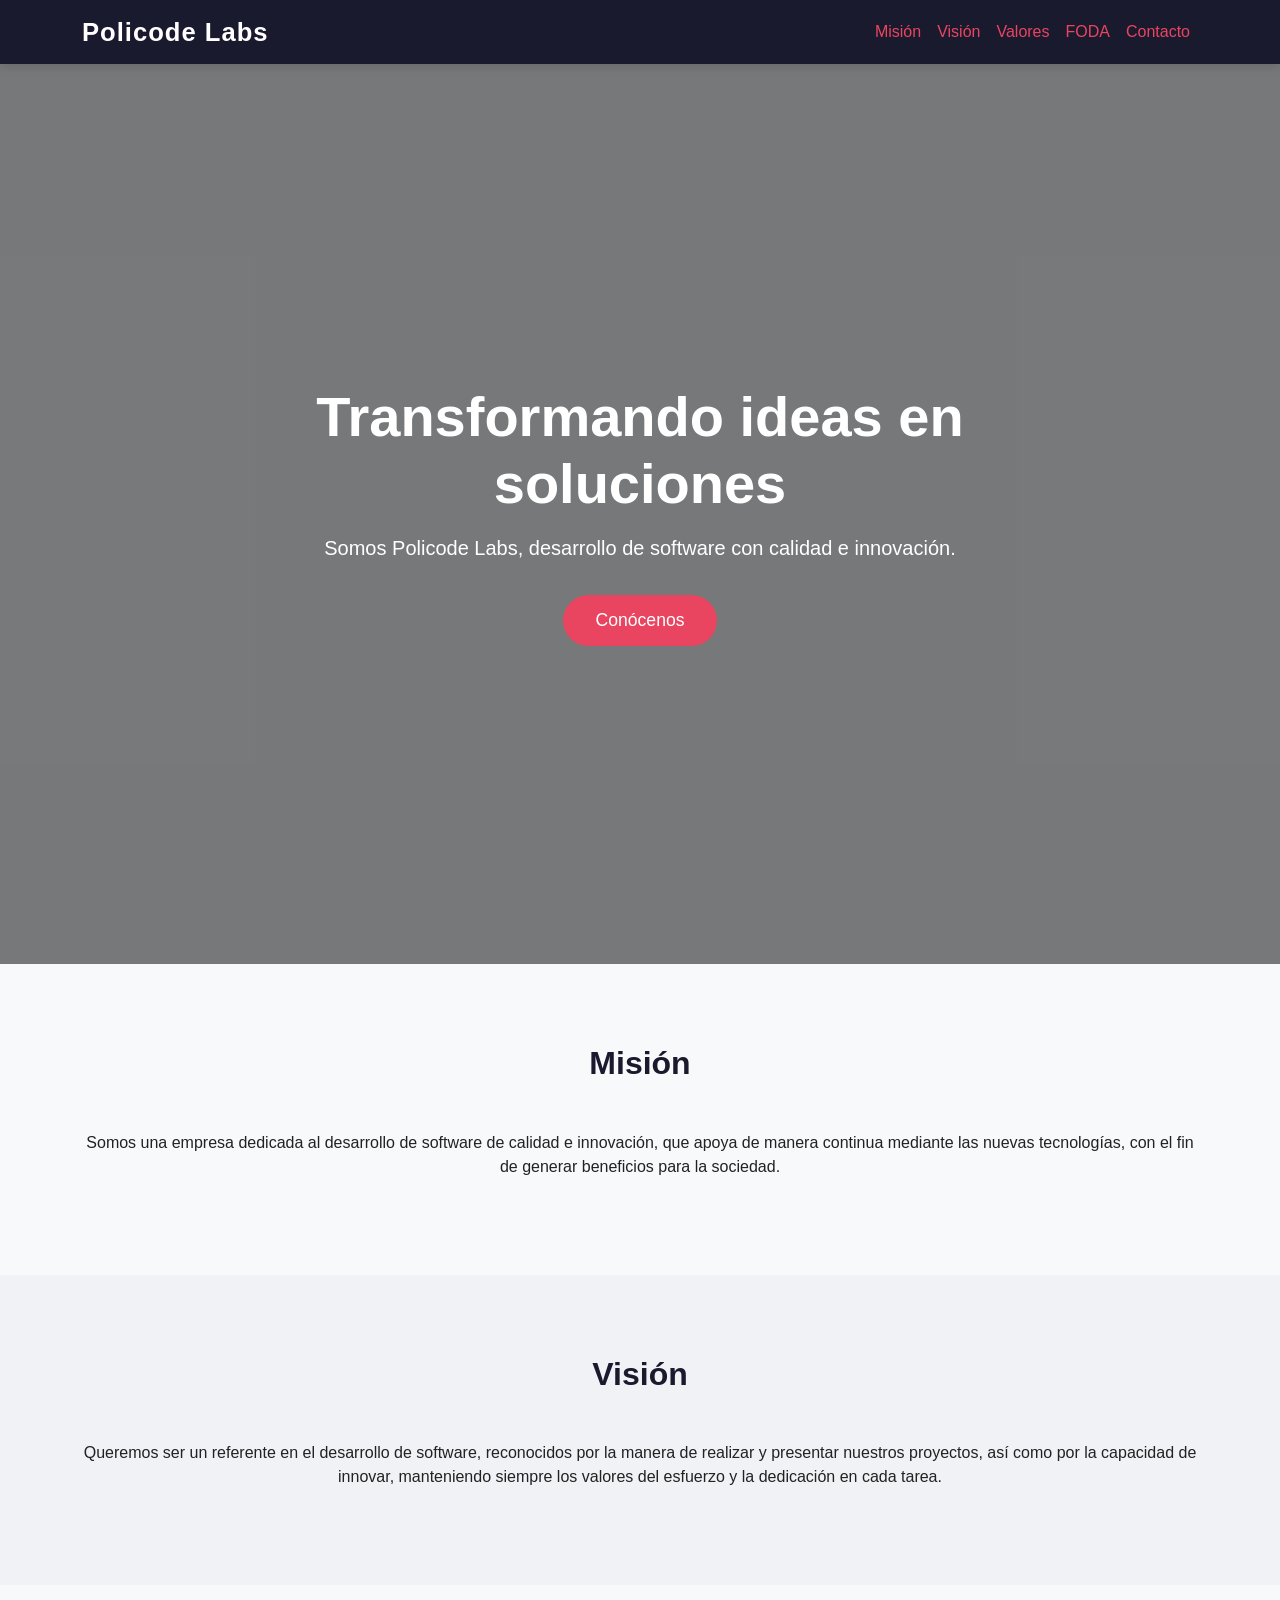
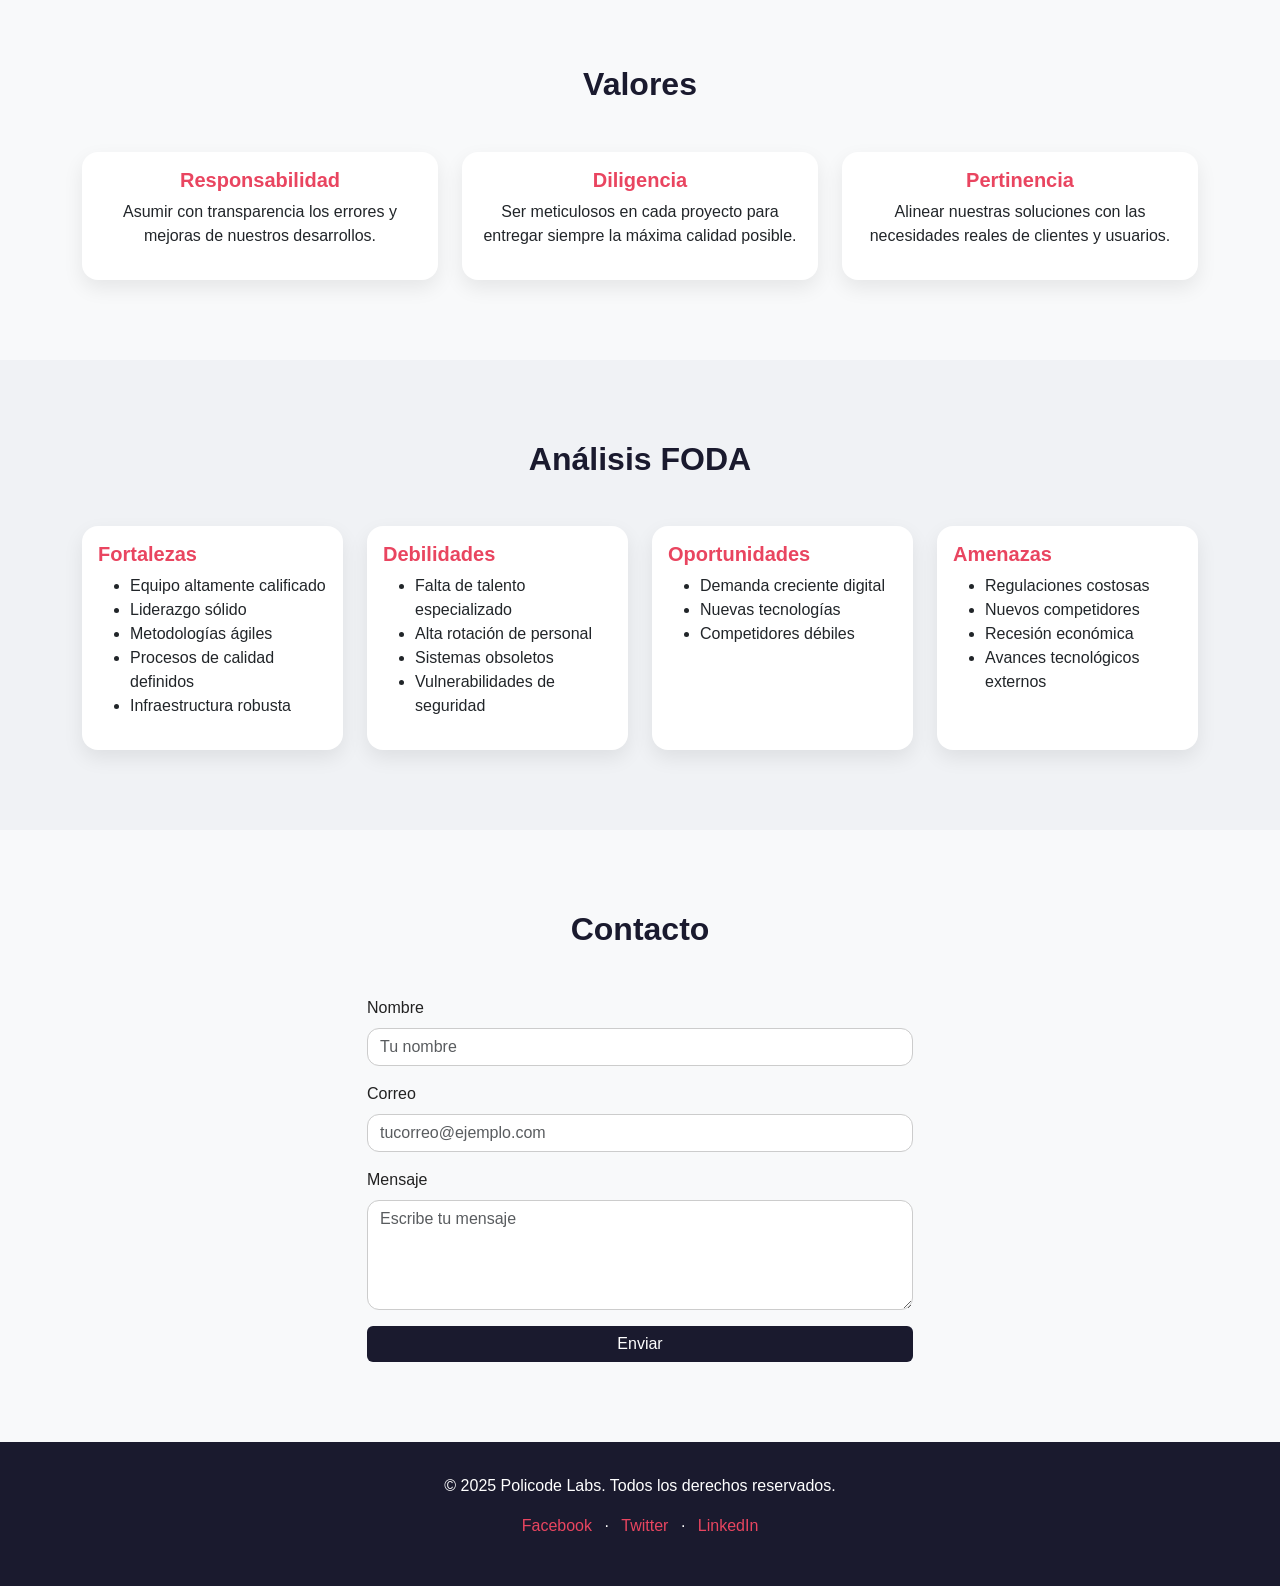
==== FRONT EMPRESA/index.html @ d15e715d "Add files via upload" ====
<!DOCTYPE html>
<html lang="es">
<head>
  <meta charset="UTF-8">
  <meta name="viewport" content="width=device-width, initial-scale=1.0">
  <title>Policode Labs</title>

  <!-- Bootstrap CSS -->
  <link href="https://cdn.jsdelivr.net/npm/bootstrap@5.3.3/dist/css/bootstrap.min.css" rel="stylesheet">
  <!-- Tu CSS -->
  <link rel="stylesheet" href="style.css">
</head>
<body>

  <!-- Navbar -->
  <nav class="navbar navbar-expand-lg navbar-dark sticky-top">
    <div class="container">
      <a class="navbar-brand" href="#">Policode Labs</a>
      <button class="navbar-toggler" type="button" data-bs-toggle="collapse" data-bs-target="#menu">
        <span class="navbar-toggler-icon"></span>
      </button>
      <div class="collapse navbar-collapse" id="menu">
        <ul class="navbar-nav ms-auto">
          <li class="nav-item"><a class="nav-link" href="#mision">Misión</a></li>
          <li class="nav-item"><a class="nav-link" href="#vision">Visión</a></li>
          <li class="nav-item"><a class="nav-link" href="#valores">Valores</a></li>
          <li class="nav-item"><a class="nav-link" href="#foda">FODA</a></li>
          <li class="nav-item"><a class="nav-link" href="#contacto">Contacto</a></li>
        </ul>
      </div>
    </div>
  </nav>

  <!-- Hero -->
  <header class="hero">
    <div class="hero-content">
      <h1 class="mb-3">Transformando ideas en soluciones</h1>
      <p>Somos Policode Labs, desarrollo de software con calidad e innovación.</p>
      <a href="#mision" class="btn btn-primary">Conócenos</a>
    </div>
  </header>

  <!-- Misión -->
  <section id="mision" class="bg-light">
    <div class="container">
      <h2>Misión</h2>
      <p class="text-center">Somos una empresa dedicada al desarrollo de software de calidad e innovación, que apoya de manera continua mediante las nuevas tecnologías, con el fin de generar beneficios para la sociedad.</p>
    </div>
  </section>

  <!-- Visión -->
  <section id="vision">
    <div class="container">
      <h2>Visión</h2>
      <p class="text-center">Queremos ser un referente en el desarrollo de software, reconocidos por la manera de realizar y presentar nuestros proyectos, así como por la capacidad de innovar, manteniendo siempre los valores del esfuerzo y la dedicación en cada tarea.</p>
    </div>
  </section>

  <!-- Valores -->
  <section id="valores" class="bg-light">
    <div class="container">
      <h2>Valores</h2>
      <div class="row g-4">
        <div class="col-md-4">
          <div class="card h-100">
            <div class="card-body text-center">
              <h5>Responsabilidad</h5>
              <p>Asumir con transparencia los errores y mejoras de nuestros desarrollos.</p>
            </div>
          </div>
        </div>
        <div class="col-md-4">
          <div class="card h-100">
            <div class="card-body text-center">
              <h5>Diligencia</h5>
              <p>Ser meticulosos en cada proyecto para entregar siempre la máxima calidad posible.</p>
            </div>
          </div>
        </div>
        <div class="col-md-4">
          <div class="card h-100">
            <div class="card-body text-center">
              <h5>Pertinencia</h5>
              <p>Alinear nuestras soluciones con las necesidades reales de clientes y usuarios.</p>
            </div>
          </div>
        </div>
      </div>
    </div>
  </section>

  <!-- FODA -->
  <section id="foda">
    <div class="container">
      <h2>Análisis FODA</h2>
      <div class="row g-4">
        <div class="col-md-6 col-lg-3">
          <div class="card h-100">
            <div class="card-body">
              <h5>Fortalezas</h5>
              <ul>
                <li>Equipo altamente calificado</li>
                <li>Liderazgo sólido</li>
                <li>Metodologías ágiles</li>
                <li>Procesos de calidad definidos</li>
                <li>Infraestructura robusta</li>
              </ul>
            </div>
          </div>
        </div>
        <div class="col-md-6 col-lg-3">
          <div class="card h-100">
            <div class="card-body">
              <h5>Debilidades</h5>
              <ul>
                <li>Falta de talento especializado</li>
                <li>Alta rotación de personal</li>
                <li>Sistemas obsoletos</li>
                <li>Vulnerabilidades de seguridad</li>
              </ul>
            </div>
          </div>
        </div>
        <div class="col-md-6 col-lg-3">
          <div class="card h-100">
            <div class="card-body">
              <h5>Oportunidades</h5>
              <ul>
                <li>Demanda creciente digital</li>
                <li>Nuevas tecnologías</li>
                <li>Competidores débiles</li>
              </ul>
            </div>
          </div>
        </div>
        <div class="col-md-6 col-lg-3">
          <div class="card h-100">
            <div class="card-body">
              <h5>Amenazas</h5>
              <ul>
                <li>Regulaciones costosas</li>
                <li>Nuevos competidores</li>
                <li>Recesión económica</li>
                <li>Avances tecnológicos externos</li>
              </ul>
            </div>
          </div>
        </div>
      </div>
    </div>
  </section>

  <!-- Contacto -->
  <section id="contacto" class="bg-light">
    <div class="container">
      <h2>Contacto</h2>
      <div class="row justify-content-center">
        <div class="col-md-6">
          <form>
            <div class="mb-3">
              <label class="form-label">Nombre</label>
              <input type="text" class="form-control" placeholder="Tu nombre">
            </div>
            <div class="mb-3">
              <label class="form-label">Correo</label>
              <input type="email" class="form-control" placeholder="tucorreo@ejemplo.com">
            </div>
            <div class="mb-3">
              <label class="form-label">Mensaje</label>
              <textarea class="form-control" rows="4" placeholder="Escribe tu mensaje"></textarea>
            </div>
            <button type="submit" class="btn btn-primary w-100">Enviar</button>
          </form>
        </div>
      </div>
    </div>
  </section>

  <!-- Footer -->
  <footer>
    <p>&copy; 2025 Policode Labs. Todos los derechos reservados.</p>
    <p>
      <a href="#">Facebook</a> ·
      <a href="#">Twitter</a> ·
      <a href="#">LinkedIn</a>
    </p>
  </footer>

  <!-- Bootstrap JS -->
  <script src="https://cdn.jsdelivr.net/npm/bootstrap@5.3.3/dist/js/bootstrap.bundle.min.js"></script>
</body>
</html>
---- FRONT EMPRESA/style.css ----
/* ------------------------------
   General
------------------------------ */
body {
    font-family: 'Inter', sans-serif;
    background-color: #f0f2f5; /* fondo más suave */
    color: #222;
    scroll-behavior: smooth;
}

/* ------------------------------
   Navbar
------------------------------ */
.navbar {
    background-color: #1a1a2e !important; /* color oscuro elegante */
    box-shadow: 0 2px 10px rgba(0, 0, 0, 0.15);
}

.navbar-brand {
    font-weight: 700;
    font-size: 1.6rem;
    letter-spacing: 1px;
}

.nav-link {
    color: #e94560 !important; /* color llamativo */
    font-weight: 500;
    transition: color 0.3s ease;
}

.nav-link:hover {
    color: #0f3460 !important;
}

/* ------------------------------
   Hero Section
------------------------------ */
.hero {
    position: relative;
    height: 100vh;
    display: flex;
    align-items: center;
    justify-content: center;
    text-align: center;
    color: #fff;
    /* La imagen se debe reemplazar con tu archivo local */
    background: url("img/hero.jpg") no-repeat center center/cover;
}

.hero::after {
    content: "";
    position: absolute;
    inset: 0;
    background: rgba(0, 0, 0, 0.5);
}

.hero-content {
    position: relative;
    z-index: 1;
    max-width: 800px;
    padding: 2rem;
}

.hero h1 {
    font-size: 3.5rem;
    font-weight: 700;
    margin-bottom: 1rem;
}

.hero p {
    font-size: 1.25rem;
    margin-bottom: 2rem;
}

.hero .btn-primary {
    background-color: #e94560;
    border: none;
    padding: 0.75rem 2rem;
    border-radius: 30px;
    font-size: 1.1rem;
    transition: background-color 0.3s ease, transform 0.2s ease;
}

.hero .btn-primary:hover {
    background-color: #ff2e63;
    transform: translateY(-3px);
}

/* ------------------------------
   Secciones
------------------------------ */
section {
    padding: 5rem 0;
}

section h2 {
    text-align: center;
    margin-bottom: 3rem;
    font-weight: 700;
    color: #1a1a2e;
}

/* ------------------------------
   Cards
------------------------------ */
.card {
    border: none;
    border-radius: 1rem;
    box-shadow: 0 8px 20px rgba(0,0,0,0.08);
    transition: transform 0.3s ease, box-shadow 0.3s ease;
}

.card:hover {
    transform: translateY(-10px);
    box-shadow: 0 12px 30px rgba(0,0,0,0.15);
}

.card h5 {
    color: #e94560;
    font-weight: 600;
}

/* ------------------------------
   Contacto
------------------------------ */
form .form-control {
    border-radius: 0.75rem;
    border: 1px solid #ccc;
}

form .btn-primary {
    background-color: #1a1a2e;
    border: none;
    transition: background-color 0.3s ease;
}

form .btn-primary:hover {
    background-color: #0f3460;
}

/* ------------------------------
   Footer
------------------------------ */
footer {
    background-color: #1a1a2e;
    color: #fff;
    padding: 2rem 1rem;
    text-align: center;
}

footer a {
    color: #e94560;
    text-decoration: none;
    margin: 0 0.5rem;
    transition: color 0.3s ease;
}

footer a:hover {
    color: #ff2e63;
    text-decoration: underline;
}
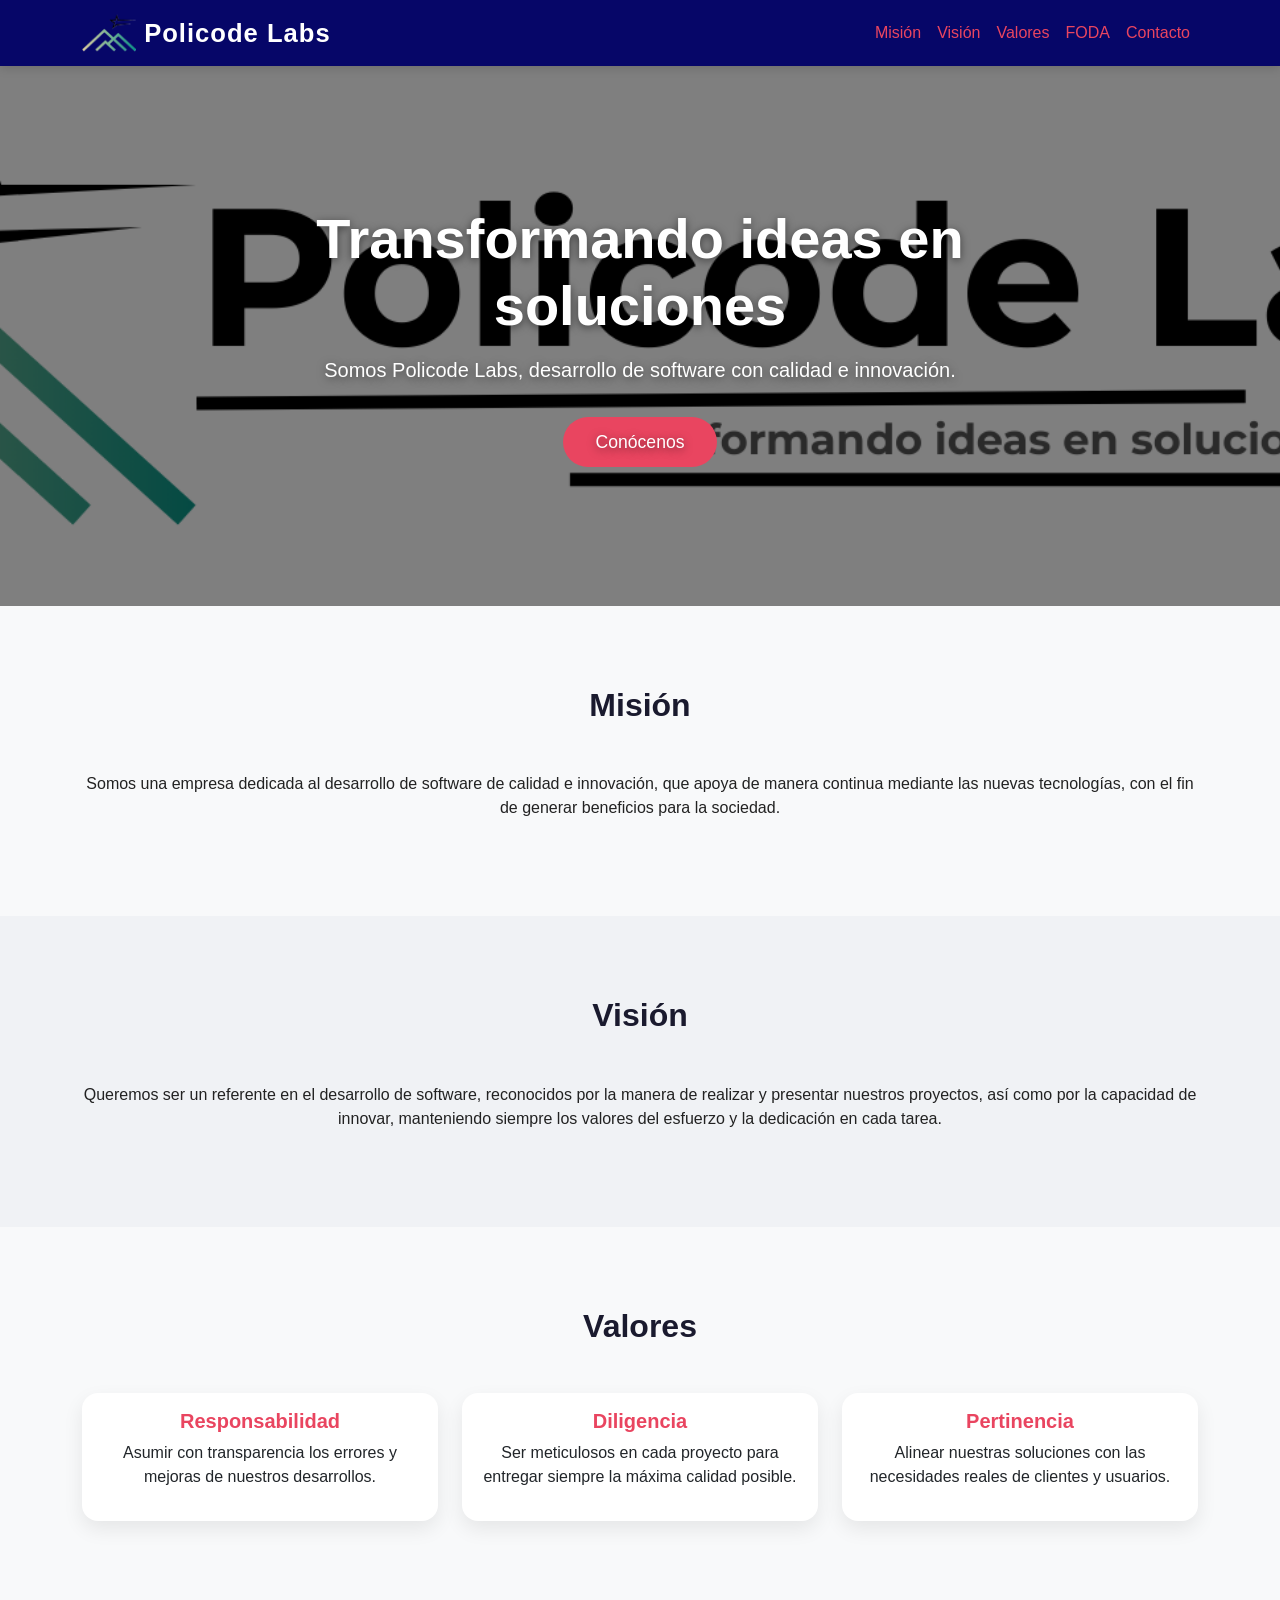
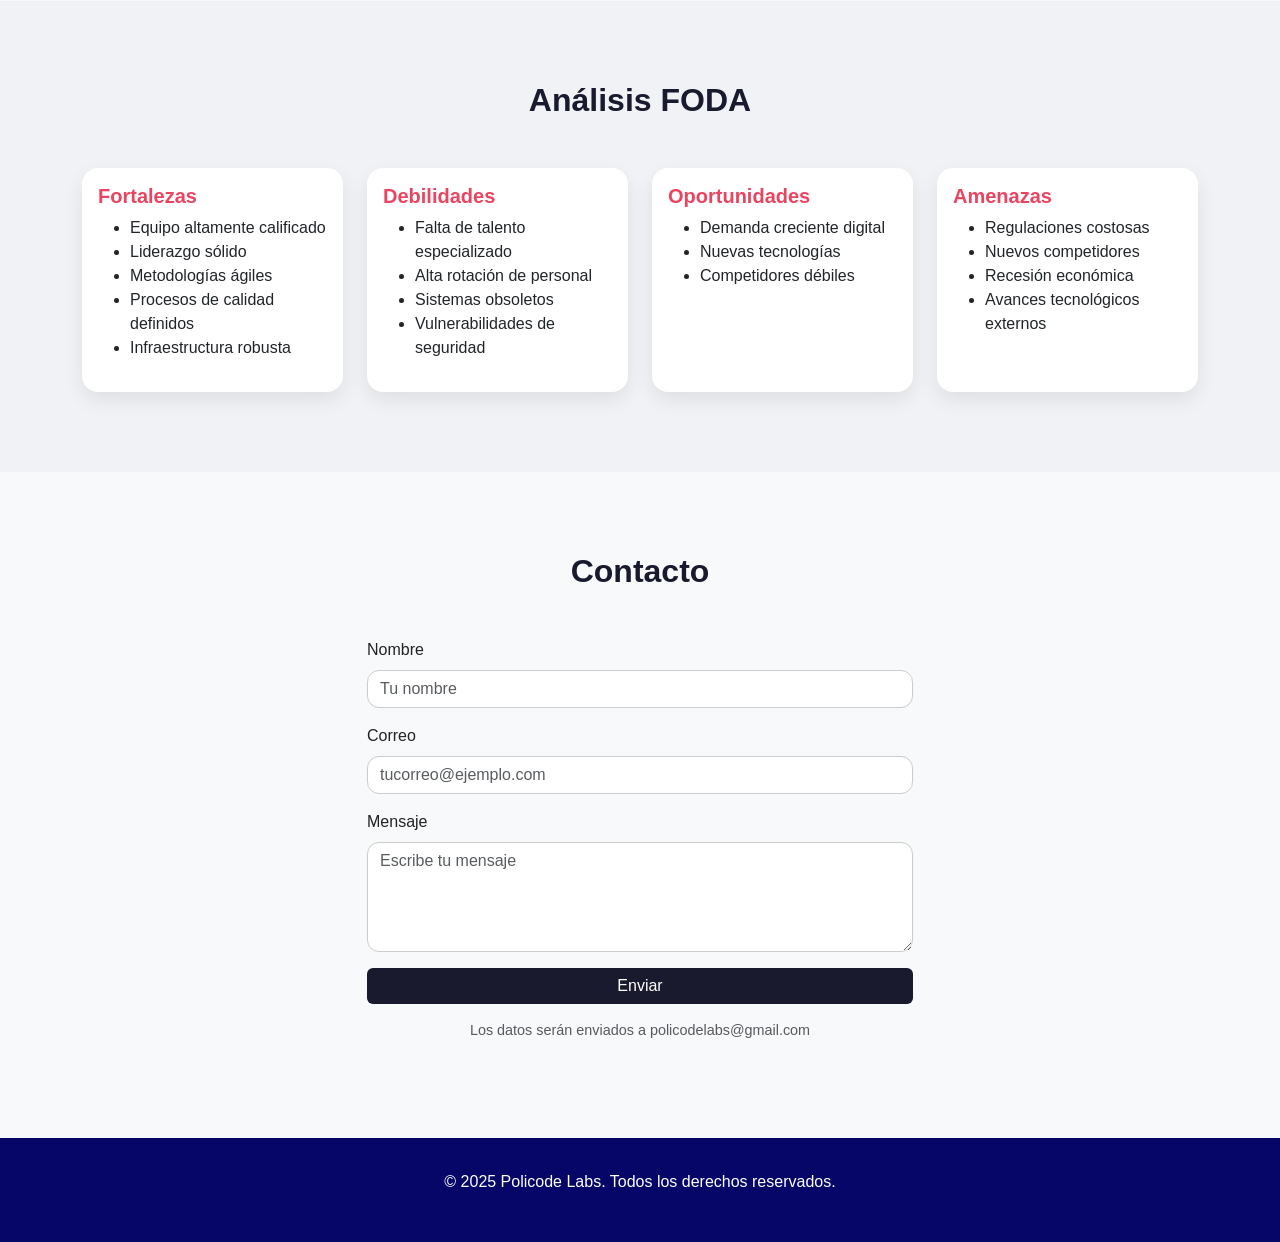
==== commit 5d5c5355: "Cambios logicos" ====
--- a/FRONT EMPRESA/index.html
+++ b/FRONT EMPRESA/index.html
@@ -5,6 +5,9 @@
   <meta name="viewport" content="width=device-width, initial-scale=1.0">
   <title>Policode Labs</title>
 
+  <!-- Favicon -->
+  <link rel="icon" type="image/png" href="IMG/PolicodeLabsLogo.png">
+
   <!-- Bootstrap CSS -->
   <link href="https://cdn.jsdelivr.net/npm/bootstrap@5.3.3/dist/css/bootstrap.min.css" rel="stylesheet">
   <!-- Tu CSS -->
@@ -15,7 +18,10 @@
   <!-- Navbar -->
   <nav class="navbar navbar-expand-lg navbar-dark sticky-top">
     <div class="container">
-      <a class="navbar-brand" href="#">Policode Labs</a>
+      <a class="navbar-brand d-flex align-items-center gap-2" href="#">
+        <img src="IMG/PolicodeLabsLogo.png" alt="Policode Labs Logo" style="height: 40px; width: auto;">
+        <span class="fw-bold">Policode Labs</span>
+      </a>
       <button class="navbar-toggler" type="button" data-bs-toggle="collapse" data-bs-target="#menu">
         <span class="navbar-toggler-icon"></span>
       </button>
@@ -32,8 +38,9 @@
   </nav>
 
   <!-- Hero -->
-  <header class="hero">
-    <div class="hero-content">
+  <header class="hero position-relative">
+  <img src="IMG/PolicodeLabsHero.png" alt="Hero Policode Labs" class="hero-bg position-absolute w-100 h-100 top-0 start-0" style="object-fit: cover; z-index: 1;">
+    <div class="hero-content position-relative" style="z-index: 2;">
       <h1 class="mb-3">Transformando ideas en soluciones</h1>
       <p>Somos Policode Labs, desarrollo de software con calidad e innovación.</p>
       <a href="#mision" class="btn btn-primary">Conócenos</a>
@@ -156,21 +163,23 @@
       <h2>Contacto</h2>
       <div class="row justify-content-center">
         <div class="col-md-6">
-          <form>
+          <form id="contactForm" action="https://formspree.io/f/mkgqnkgj" method="POST">
             <div class="mb-3">
               <label class="form-label">Nombre</label>
-              <input type="text" class="form-control" placeholder="Tu nombre">
+              <input type="text" name="nombre" class="form-control" placeholder="Tu nombre" required>
             </div>
             <div class="mb-3">
               <label class="form-label">Correo</label>
-              <input type="email" class="form-control" placeholder="tucorreo@ejemplo.com">
+              <input type="email" name="email" class="form-control" placeholder="tucorreo@ejemplo.com" required>
             </div>
             <div class="mb-3">
               <label class="form-label">Mensaje</label>
-              <textarea class="form-control" rows="4" placeholder="Escribe tu mensaje"></textarea>
+              <textarea name="message" class="form-control" rows="4" placeholder="Escribe tu mensaje" required></textarea>
             </div>
             <button type="submit" class="btn btn-primary w-100">Enviar</button>
+            <div id="formMessage" class="text-center mt-3 text-success" style="display:none;font-size:1.1rem;">Se ha enviado el correo</div>
           </form>
+          <p class="text-center mt-3 text-muted" style="font-size:0.9rem;">Los datos serán enviados a policodelabs@gmail.com</p>
         </div>
       </div>
     </div>
@@ -179,14 +188,47 @@
   <!-- Footer -->
   <footer>
     <p>&copy; 2025 Policode Labs. Todos los derechos reservados.</p>
-    <p>
-      <a href="#">Facebook</a> ·
-      <a href="#">Twitter</a> ·
-      <a href="#">LinkedIn</a>
-    </p>
   </footer>
 
   <!-- Bootstrap JS -->
   <script src="https://cdn.jsdelivr.net/npm/bootstrap@5.3.3/dist/js/bootstrap.bundle.min.js"></script>
+  <script>
+  document.addEventListener('DOMContentLoaded', function() {
+    const form = document.getElementById('contactForm');
+    const messageDiv = document.getElementById('formMessage');
+    if(form) {
+      form.addEventListener('submit', function(e) {
+        e.preventDefault();
+        const formData = new FormData(form);
+        fetch(form.action, {
+          method: 'POST',
+          body: formData,
+          headers: {
+            'Accept': 'application/json'
+          }
+        })
+        .then(response => {
+          if (response.ok) {
+            form.reset();
+            messageDiv.style.display = 'block';
+          } else {
+            response.json().then(data => {
+              messageDiv.textContent = data.error || 'Error al enviar el correo';
+              messageDiv.classList.remove('text-success');
+              messageDiv.classList.add('text-danger');
+              messageDiv.style.display = 'block';
+            });
+          }
+        })
+        .catch(() => {
+          messageDiv.textContent = 'Error al enviar el correo';
+          messageDiv.classList.remove('text-success');
+          messageDiv.classList.add('text-danger');
+          messageDiv.style.display = 'block';
+        });
+      });
+    }
+  });
+  </script>
 </body>
 </html>
--- a/FRONT EMPRESA/style.css
+++ b/FRONT EMPRESA/style.css
@@ -12,7 +12,7 @@
    Navbar
 ------------------------------ */
 .navbar {
-    background-color: #1a1a2e !important; /* color oscuro elegante */
+    background-color: #060668 !important; /* color oscuro elegante */
     box-shadow: 0 2px 10px rgba(0, 0, 0, 0.15);
 }
 
@@ -37,14 +37,13 @@
 ------------------------------ */
 .hero {
     position: relative;
-    height: 100vh;
+    min-height: 60vh;
     display: flex;
     align-items: center;
     justify-content: center;
     text-align: center;
     color: #fff;
-    /* La imagen se debe reemplazar con tu archivo local */
-    background: url("img/hero.jpg") no-repeat center center/cover;
+    overflow: hidden;
 }
 
 .hero::after {
@@ -52,13 +51,40 @@
     position: absolute;
     inset: 0;
     background: rgba(0, 0, 0, 0.5);
+    z-index: 1;
 }
 
 .hero-content {
     position: relative;
-    z-index: 1;
+    z-index: 2;
     max-width: 800px;
     padding: 2rem;
+    color: #fff;
+    text-shadow: 0 2px 8px rgba(0,0,0,0.5);
+}
+.hero-bg {
+    position: absolute;
+    top: 0;
+    left: 0;
+    width: 100%;
+    height: 100%;
+    object-fit: cover;
+    z-index: 0;
+}
+@media (max-width: 768px) {
+    .hero {
+        min-height: 40vh;
+        padding: 2rem 0;
+    }
+    .hero-content {
+        padding: 1rem;
+    }
+    .hero h1 {
+        font-size: 2rem;
+    }
+    .hero p {
+        font-size: 1rem;
+    }
 }
 
 .hero h1 {
@@ -142,7 +168,7 @@
    Footer
 ------------------------------ */
 footer {
-    background-color: #1a1a2e;
+    background-color: #060668 !important;
     color: #fff;
     padding: 2rem 1rem;
     text-align: center;
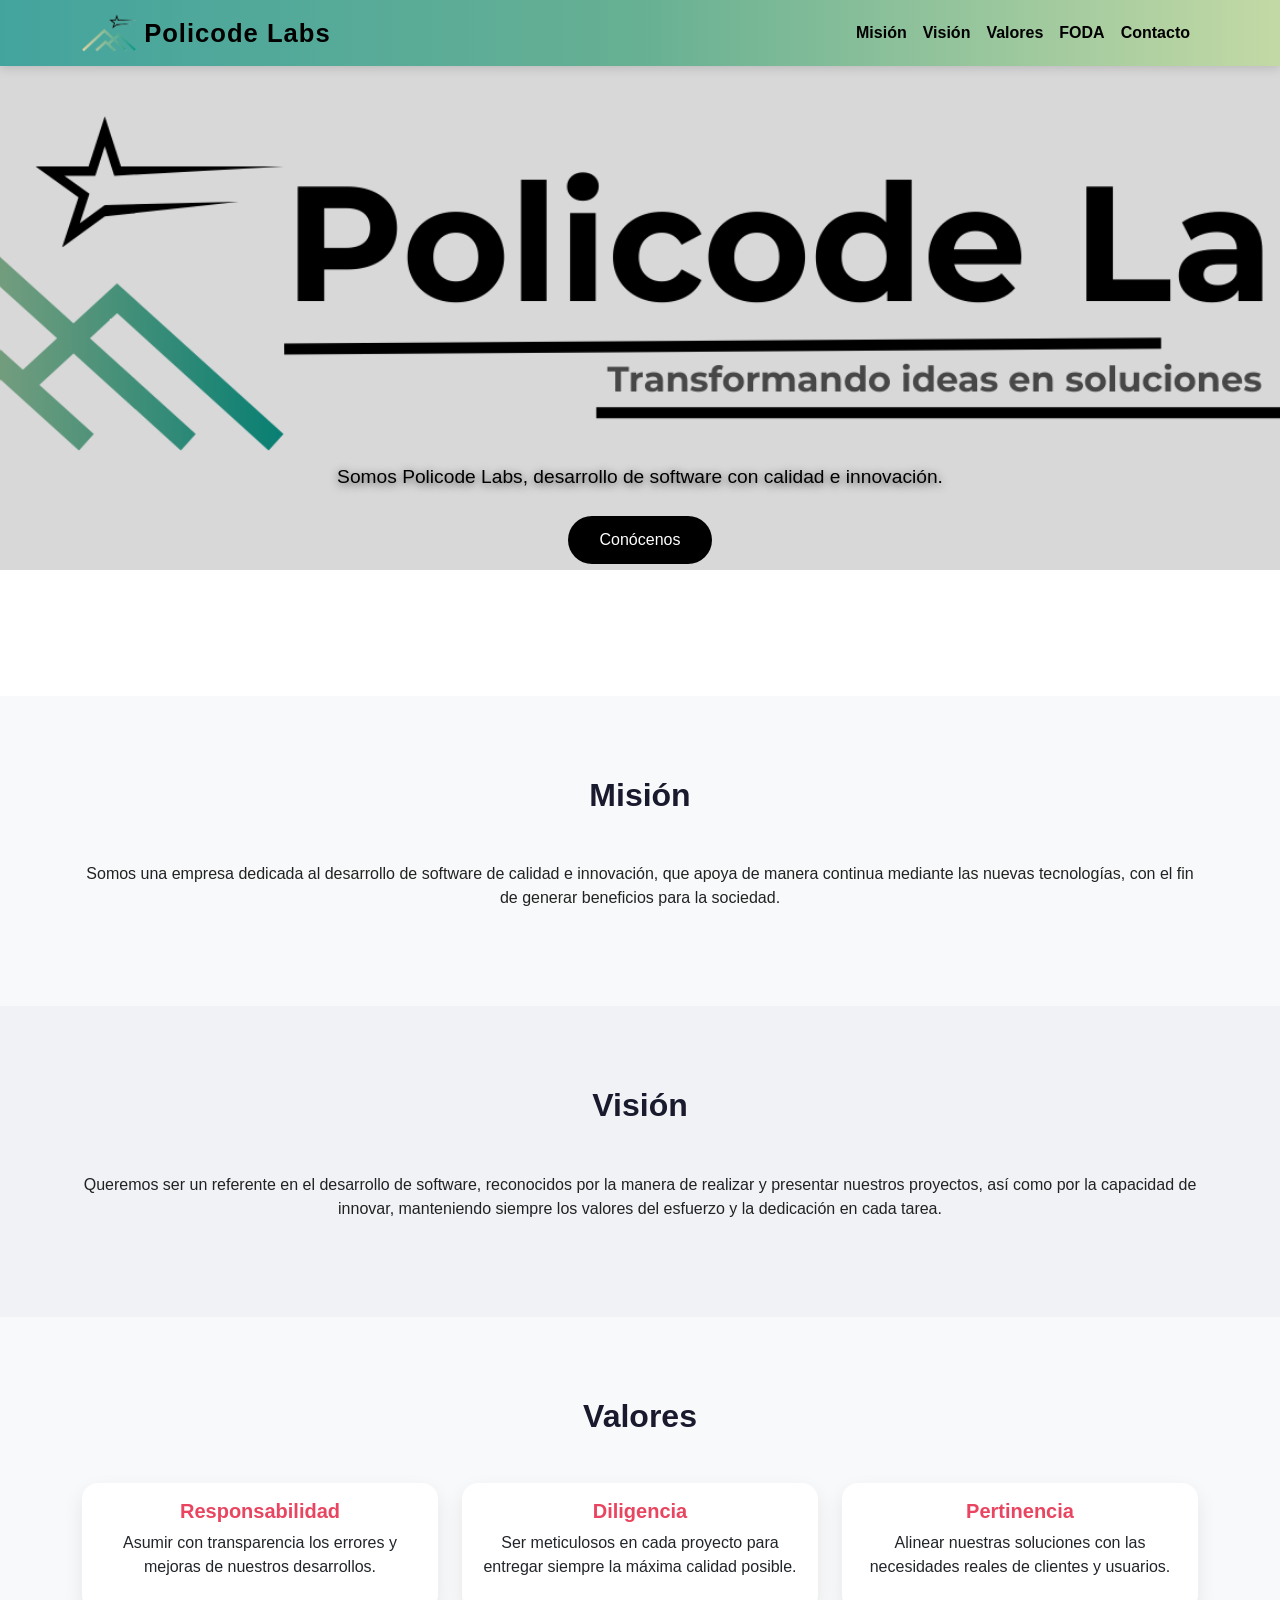
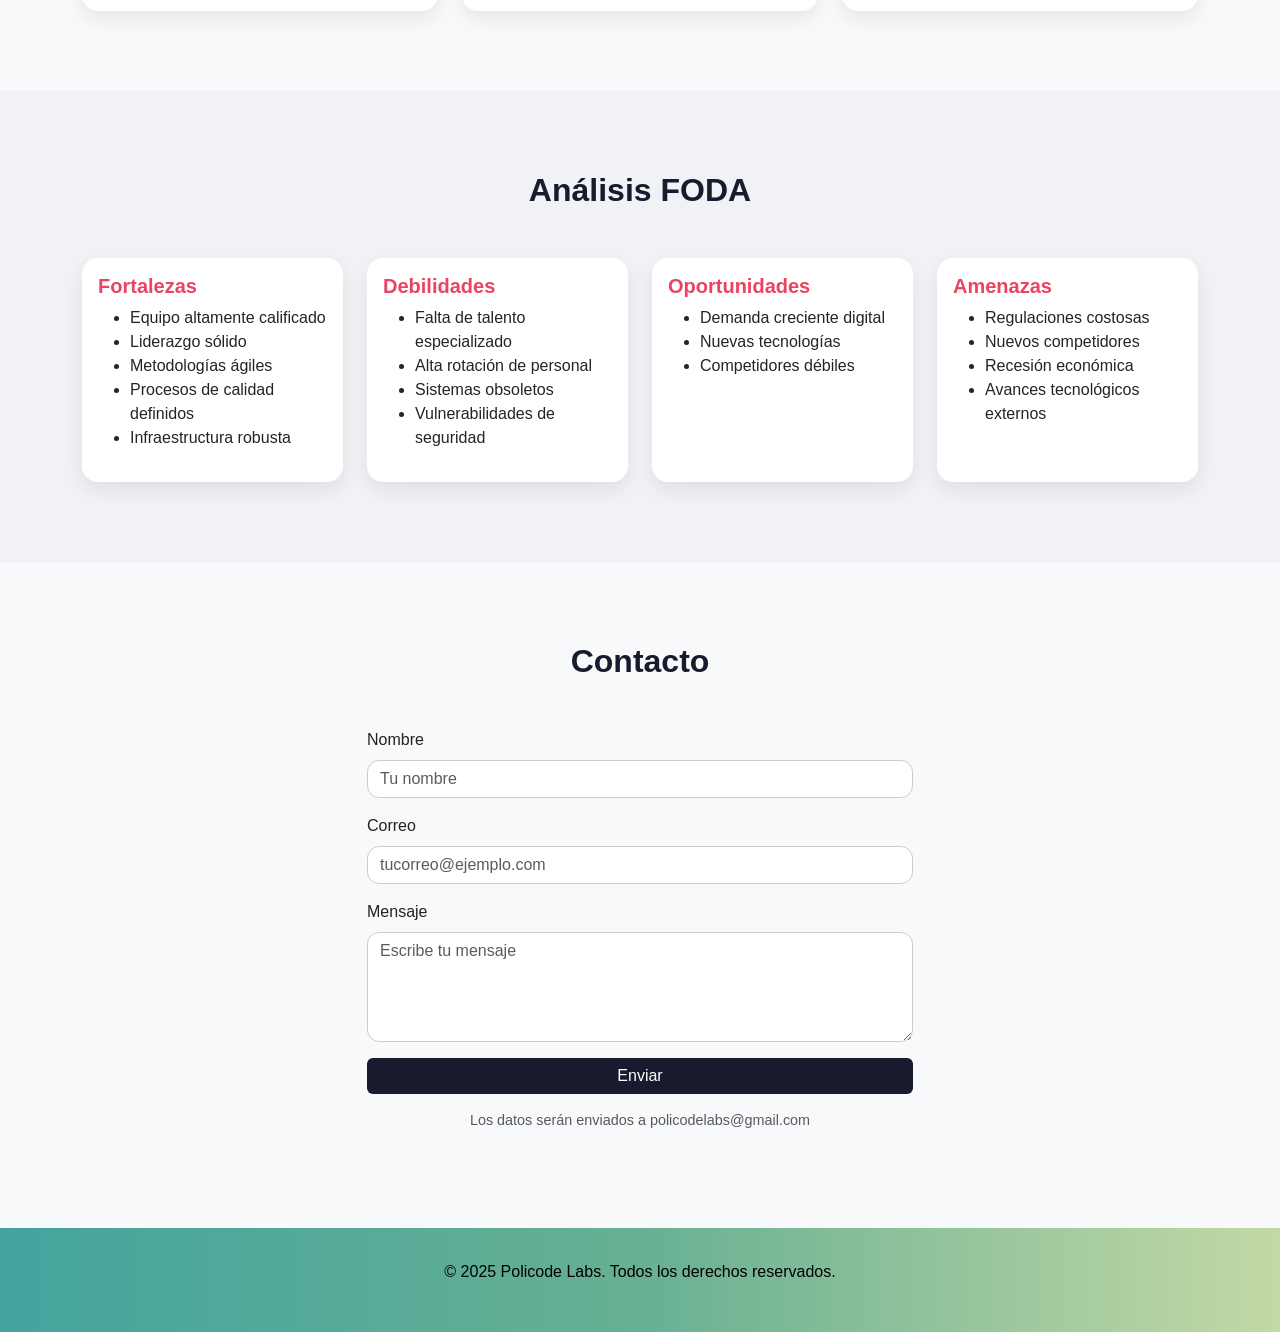
==== commit c3e513b3: "Cambios 24/09/2025 02:06" ====
--- a/FRONT EMPRESA/index.html
+++ b/FRONT EMPRESA/index.html
@@ -27,11 +27,11 @@
       </button>
       <div class="collapse navbar-collapse" id="menu">
         <ul class="navbar-nav ms-auto">
-          <li class="nav-item"><a class="nav-link" href="#mision">Misión</a></li>
-          <li class="nav-item"><a class="nav-link" href="#vision">Visión</a></li>
-          <li class="nav-item"><a class="nav-link" href="#valores">Valores</a></li>
-          <li class="nav-item"><a class="nav-link" href="#foda">FODA</a></li>
-          <li class="nav-item"><a class="nav-link" href="#contacto">Contacto</a></li>
+          <li class="nav-item"><a class="nav-link" href="#mision"><b>Misión</b></a></li>
+          <li class="nav-item"><a class="nav-link" href="#vision"><b>Visión</b></a></li>
+          <li class="nav-item"><a class="nav-link" href="#valores"><b>Valores</b></a></li>
+          <li class="nav-item"><a class="nav-link" href="#foda"><b>FODA</b></a></li>
+          <li class="nav-item"><a class="nav-link" href="#contacto"><b>Contacto</b></a></li>
         </ul>
       </div>
     </div>
@@ -41,8 +41,8 @@
   <header class="hero position-relative">
   <img src="IMG/PolicodeLabsHero.png" alt="Hero Policode Labs" class="hero-bg position-absolute w-100 h-100 top-0 start-0" style="object-fit: cover; z-index: 1;">
     <div class="hero-content position-relative" style="z-index: 2;">
-      <h1 class="mb-3">Transformando ideas en soluciones</h1>
-      <p>Somos Policode Labs, desarrollo de software con calidad e innovación.</p>
+      <br/><br/><br/><br/><br/><br/><br/><br/><br/><br/><br/>
+      <p aria-setsize="10">Somos Policode Labs, desarrollo de software con calidad e innovación.</p>
       <a href="#mision" class="btn btn-primary">Conócenos</a>
     </div>
   </header>
--- a/FRONT EMPRESA/style.css
+++ b/FRONT EMPRESA/style.css
@@ -11,8 +11,13 @@
 /* ------------------------------
    Navbar
 ------------------------------ */
+.fw-bold{
+    color: #000000 !important; /* color llamativo */
+    font-weight: 500;
+    transition: color 0.3s ease;
+}
 .navbar {
-    background-color: #060668 !important; /* color oscuro elegante */
+    background: linear-gradient(to left, #c3d9a5, #67b093, #43a49e); /* degradado del logo */
     box-shadow: 0 2px 10px rgba(0, 0, 0, 0.15);
 }
 
@@ -23,7 +28,7 @@
 }
 
 .nav-link {
-    color: #e94560 !important; /* color llamativo */
+    color: #000000 !important; /* color llamativo */
     font-weight: 500;
     transition: color 0.3s ease;
 }
@@ -37,30 +42,32 @@
 ------------------------------ */
 .hero {
     position: relative;
-    min-height: 60vh;
+    min-height: 70vh; /* Altura ajustada */
     display: flex;
     align-items: center;
     justify-content: center;
     text-align: center;
     color: #fff;
     overflow: hidden;
+    padding: 2rem; /* Espaciado interno */
 }
 
 .hero::after {
     content: "";
     position: absolute;
     inset: 0;
-    background: rgba(0, 0, 0, 0.5);
+    max-height: 80%;
+    background: rgba(0, 0, 0, 0.151); /* Fondo más oscuro para mejor legibilidad */
     z-index: 1;
 }
 
 .hero-content {
     position: relative;
     z-index: 2;
-    max-width: 800px;
-    padding: 2rem;
-    color: #fff;
-    text-shadow: 0 2px 8px rgba(0,0,0,0.5);
+    max-width: 700px; /* Ancho máximo para centrar el texto */
+    padding: 1.5rem;
+    color: #000000;
+    text-shadow: 0 2px 8px rgba(0, 0, 0, 0.7); /* Sombra para destacar el texto */
 }
 .hero-bg {
     position: absolute;
@@ -73,42 +80,43 @@
 }
 @media (max-width: 768px) {
     .hero {
-        min-height: 40vh;
-        padding: 2rem 0;
+        min-height: 50vh; /* Altura ajustada para pantallas pequeñas */
+        padding: 1rem;
     }
     .hero-content {
         padding: 1rem;
     }
     .hero h1 {
-        font-size: 2rem;
+        font-size: 2.5rem; /* Tamaño reducido */
     }
     .hero p {
-        font-size: 1rem;
+        font-size: 1rem; /* Tamaño reducido */
     }
 }
 
 .hero h1 {
-    font-size: 3.5rem;
+    font-size: 3rem; /* Tamaño ajustado */
     font-weight: 700;
     margin-bottom: 1rem;
 }
 
 .hero p {
-    font-size: 1.25rem;
-    margin-bottom: 2rem;
+    font-size: 1.2rem; /* Tamaño ajustado */
+    margin-bottom: 1.5rem;
+    line-height: 1.6; /* Mejor espaciado entre líneas */
 }
 
 .hero .btn-primary {
-    background-color: #e94560;
+    background-color: #000000;
     border: none;
     padding: 0.75rem 2rem;
     border-radius: 30px;
-    font-size: 1.1rem;
+    font-size: 1rem; /* Tamaño ajustado */
     transition: background-color 0.3s ease, transform 0.2s ease;
 }
 
 .hero .btn-primary:hover {
-    background-color: #ff2e63;
+    background-color: #000000;
     transform: translateY(-3px);
 }
 
@@ -168,8 +176,8 @@
    Footer
 ------------------------------ */
 footer {
-    background-color: #060668 !important;
-    color: #fff;
+    background: linear-gradient(to left, #c3d9a5, #67b093, #43a49e) !important; /* degradado del logo */
+    color: #000000;
     padding: 2rem 1rem;
     text-align: center;
 }
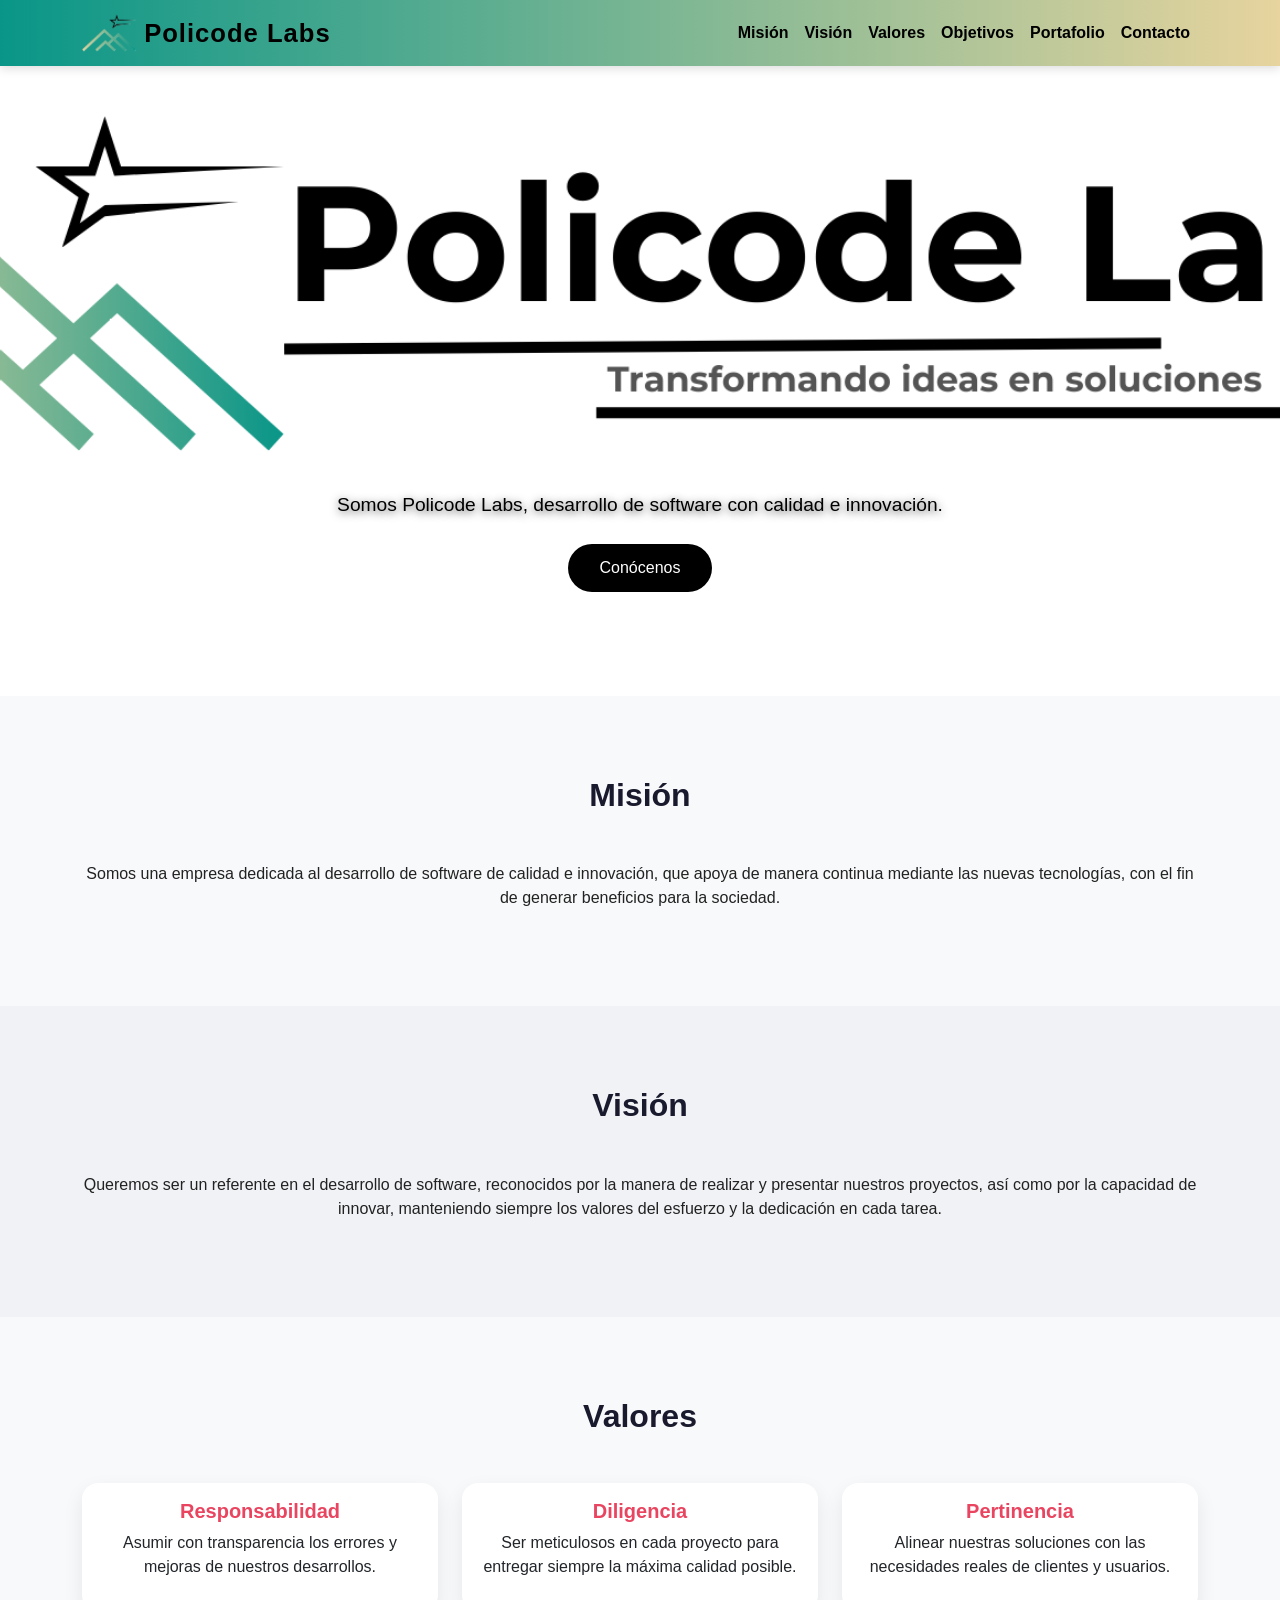
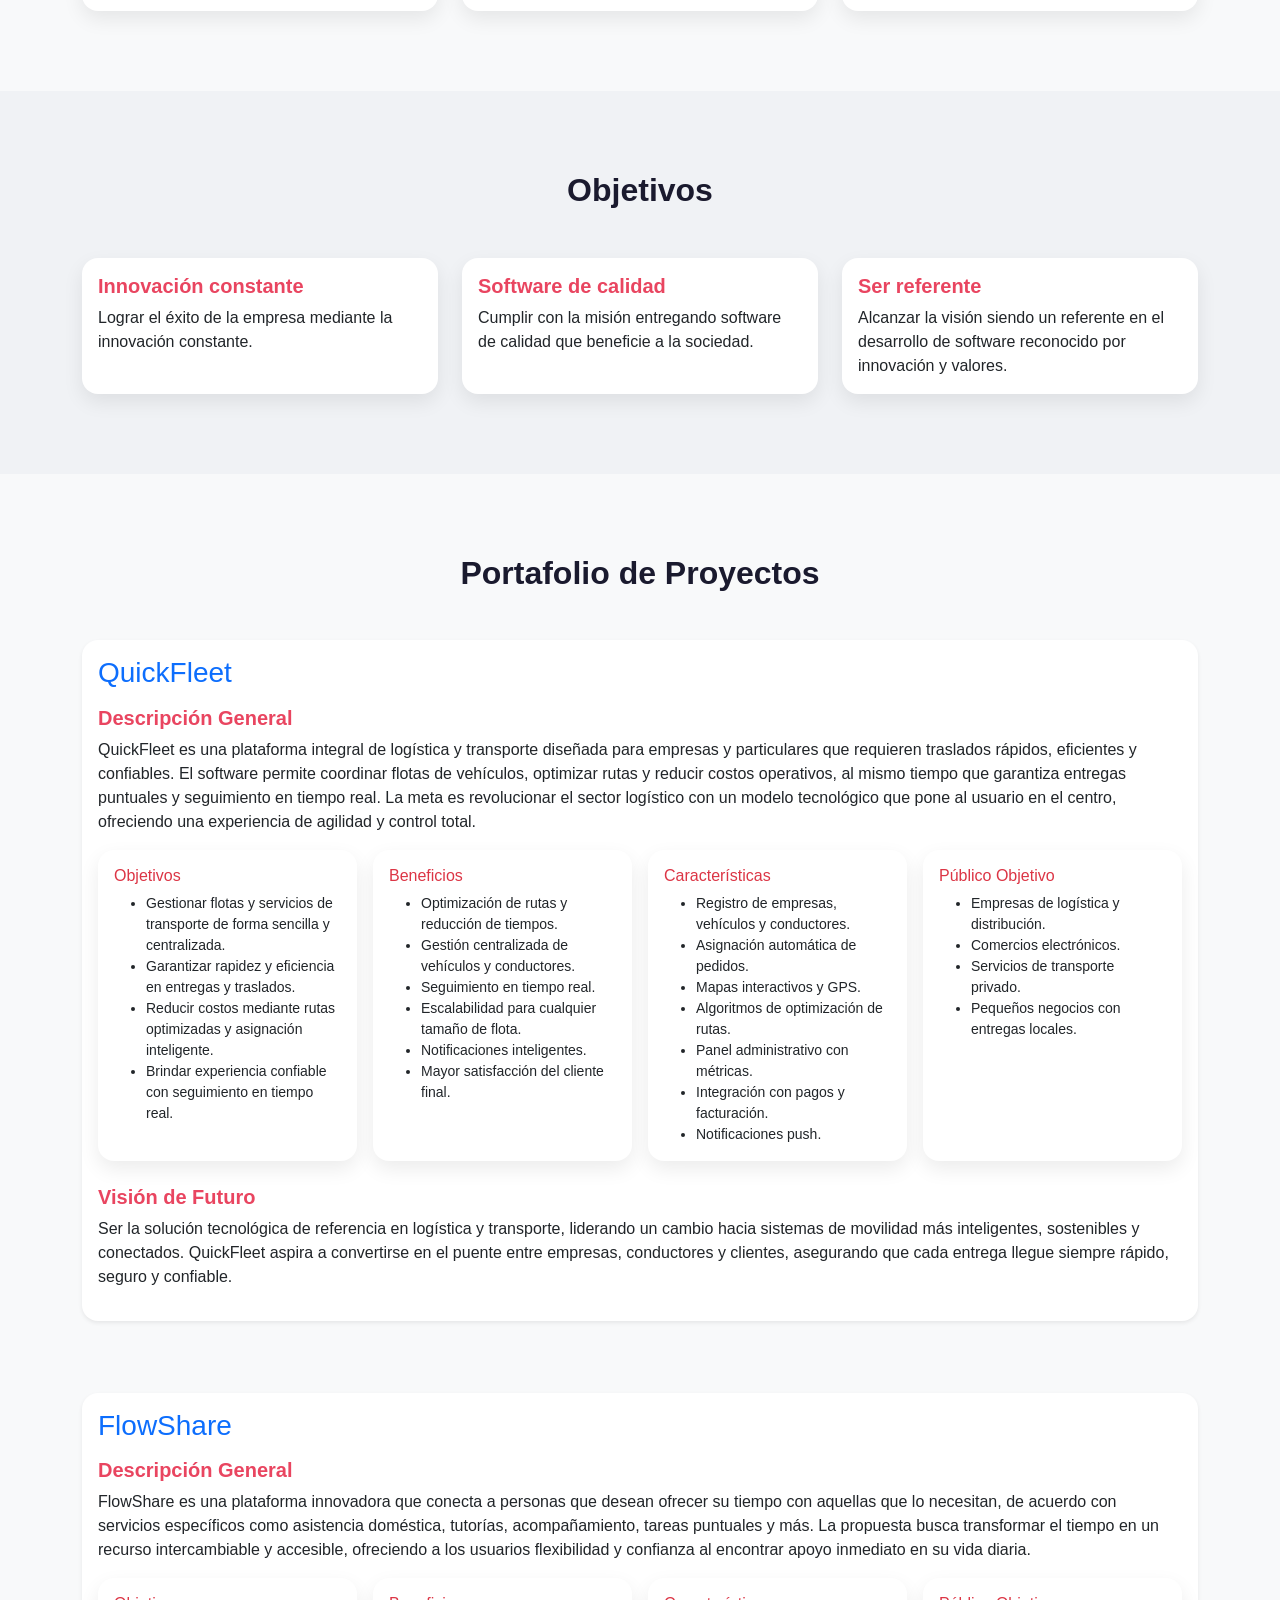
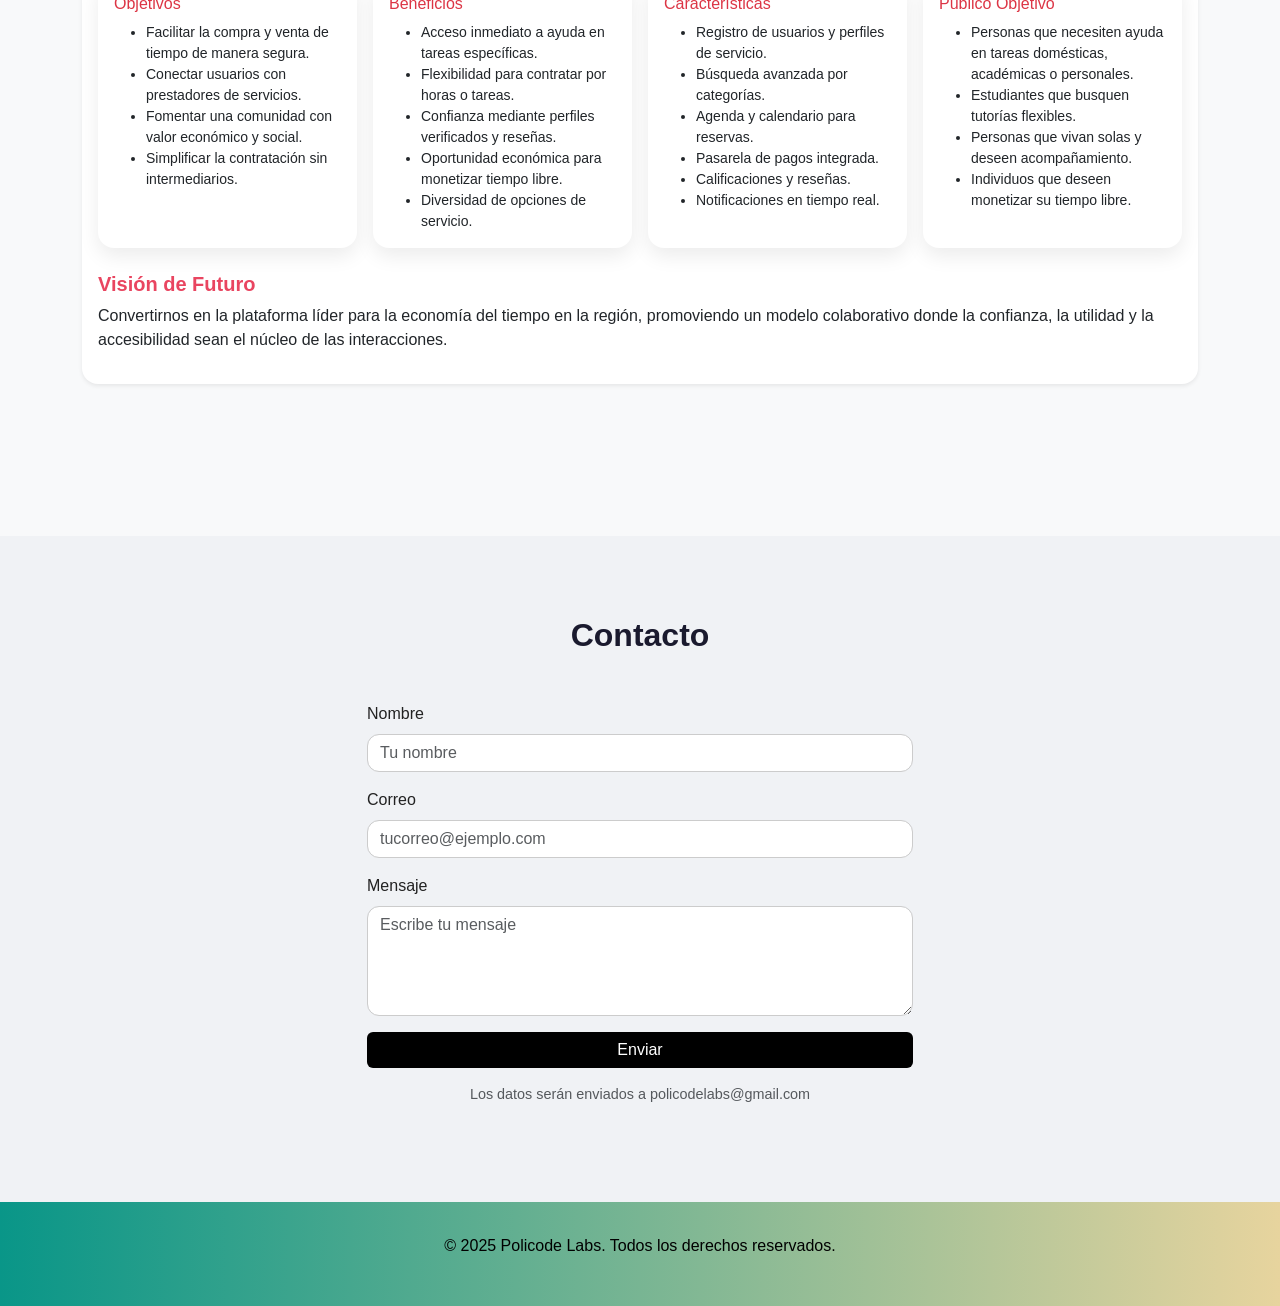
==== commit e0a2f593: "Agregado de los apartados faltantes y mejor apartado visual" ====
--- a/FRONT EMPRESA/index.html
+++ b/FRONT EMPRESA/index.html
@@ -30,7 +30,8 @@
           <li class="nav-item"><a class="nav-link" href="#mision"><b>Misión</b></a></li>
           <li class="nav-item"><a class="nav-link" href="#vision"><b>Visión</b></a></li>
           <li class="nav-item"><a class="nav-link" href="#valores"><b>Valores</b></a></li>
-          <li class="nav-item"><a class="nav-link" href="#foda"><b>FODA</b></a></li>
+          <li class="nav-item"><a class="nav-link" href="#objetivos"><b>Objetivos</b></a></li>          <!-- ...dentro del nav... -->
+          <li class="nav-item"><a class="nav-link" href="#portafolio"><b>Portafolio</b></a></li>
           <li class="nav-item"><a class="nav-link" href="#contacto"><b>Contacto</b></a></li>
         </ul>
       </div>
@@ -39,11 +40,10 @@
 
   <!-- Hero -->
   <header class="hero position-relative">
-  <img src="IMG/PolicodeLabsHero.png" alt="Hero Policode Labs" class="hero-bg position-absolute w-100 h-100 top-0 start-0" style="object-fit: cover; z-index: 1;">
+    <img src="IMG/PolicodeLabsHero.png" alt="Hero Policode Labs" class="hero-bg position-absolute w-100 h-100 top-0 start-0" style="object-fit: cover; z-index: 1;">
     <div class="hero-content position-relative" style="z-index: 2;">
-      <br/><br/><br/><br/><br/><br/><br/><br/><br/><br/><br/>
-      <p aria-setsize="10">Somos Policode Labs, desarrollo de software con calidad e innovación.</p>
-      <a href="#mision" class="btn btn-primary">Conócenos</a>
+      <p>Somos Policode Labs, desarrollo de software con calidad e innovación.</p>
+      <a href="#mision" class="btn btn-primary" aria-label="Conócenos, ir a sección Misión">Conócenos</a>
     </div>
   </header>
 
@@ -96,60 +96,181 @@
     </div>
   </section>
 
-  <!-- FODA -->
-  <section id="foda">
-    <div class="container">
-      <h2>Análisis FODA</h2>
+  <!-- Objetivos -->
+  <section id="objetivos">
+    <div class="container">
+      <h2>Objetivos</h2>
       <div class="row g-4">
-        <div class="col-md-6 col-lg-3">
-          <div class="card h-100">
-            <div class="card-body">
-              <h5>Fortalezas</h5>
-              <ul>
-                <li>Equipo altamente calificado</li>
-                <li>Liderazgo sólido</li>
-                <li>Metodologías ágiles</li>
-                <li>Procesos de calidad definidos</li>
-                <li>Infraestructura robusta</li>
-              </ul>
-            </div>
-          </div>
-        </div>
-        <div class="col-md-6 col-lg-3">
-          <div class="card h-100">
-            <div class="card-body">
-              <h5>Debilidades</h5>
-              <ul>
-                <li>Falta de talento especializado</li>
-                <li>Alta rotación de personal</li>
-                <li>Sistemas obsoletos</li>
-                <li>Vulnerabilidades de seguridad</li>
-              </ul>
-            </div>
-          </div>
-        </div>
-        <div class="col-md-6 col-lg-3">
-          <div class="card h-100">
-            <div class="card-body">
-              <h5>Oportunidades</h5>
-              <ul>
-                <li>Demanda creciente digital</li>
-                <li>Nuevas tecnologías</li>
-                <li>Competidores débiles</li>
-              </ul>
-            </div>
-          </div>
-        </div>
-        <div class="col-md-6 col-lg-3">
-          <div class="card h-100">
-            <div class="card-body">
-              <h5>Amenazas</h5>
-              <ul>
-                <li>Regulaciones costosas</li>
-                <li>Nuevos competidores</li>
-                <li>Recesión económica</li>
-                <li>Avances tecnológicos externos</li>
-              </ul>
+        <div class="col-md-4">
+          <div class="card h-100">
+            <div class="card-body">
+              <h5 class="card-title">Innovación constante</h5>
+              <p class="card-text">Lograr el éxito de la empresa mediante la innovación constante.</p>
+            </div>
+          </div>
+        </div>
+        <div class="col-md-4">
+          <div class="card h-100">
+            <div class="card-body">
+              <h5 class="card-title">Software de calidad</h5>
+              <p class="card-text">Cumplir con la misión entregando software de calidad que beneficie a la sociedad.</p>
+            </div>
+          </div>
+        </div>
+        <div class="col-md-4">
+          <div class="card h-100">
+            <div class="card-body">
+              <h5 class="card-title">Ser referente</h5>
+              <p class="card-text">Alcanzar la visión siendo un referente en el desarrollo de software reconocido por innovación y valores.</p>
+            </div>
+          </div>
+        </div>
+      </div>
+    </div>
+  </section>
+
+  <!-- Portafolio de Proyectos -->
+  <section id="portafolio" class="bg-light">
+    <div class="container">
+      <h2>Portafolio de Proyectos</h2>
+      <div class="row g-5 mb-5">
+        <!-- QuickFleet -->
+        <div class="col-12">
+          <div class="card shadow-sm mb-4">
+            <div class="card-body">
+              <h3 class="card-title text-primary mb-3">QuickFleet</h3>
+              <h5 class="mb-2">Descripción General</h5>
+              <p>QuickFleet es una plataforma integral de logística y transporte diseñada para empresas y particulares que requieren traslados rápidos, eficientes y confiables. El software permite coordinar flotas de vehículos, optimizar rutas y reducir costos operativos, al mismo tiempo que garantiza entregas puntuales y seguimiento en tiempo real. La meta es revolucionar el sector logístico con un modelo tecnológico que pone al usuario en el centro, ofreciendo una experiencia de agilidad y control total.</p>
+              <div class="row g-3">
+                <div class="col-md-6 col-lg-3">
+                  <div class="card h-100">
+                    <div class="card-body">
+                      <h6 class="card-title text-danger">Objetivos</h6>
+                      <ul class="small mb-0">
+                        <li>Gestionar flotas y servicios de transporte de forma sencilla y centralizada.</li>
+                        <li>Garantizar rapidez y eficiencia en entregas y traslados.</li>
+                        <li>Reducir costos mediante rutas optimizadas y asignación inteligente.</li>
+                        <li>Brindar experiencia confiable con seguimiento en tiempo real.</li>
+                      </ul>
+                    </div>
+                  </div>
+                </div>
+                <div class="col-md-6 col-lg-3">
+                  <div class="card h-100">
+                    <div class="card-body">
+                      <h6 class="card-title text-danger">Beneficios</h6>
+                      <ul class="small mb-0">
+                        <li>Optimización de rutas y reducción de tiempos.</li>
+                        <li>Gestión centralizada de vehículos y conductores.</li>
+                        <li>Seguimiento en tiempo real.</li>
+                        <li>Escalabilidad para cualquier tamaño de flota.</li>
+                        <li>Notificaciones inteligentes.</li>
+                        <li>Mayor satisfacción del cliente final.</li>
+                      </ul>
+                    </div>
+                  </div>
+                </div>
+                <div class="col-md-6 col-lg-3">
+                  <div class="card h-100">
+                    <div class="card-body">
+                      <h6 class="card-title text-danger">Características</h6>
+                      <ul class="small mb-0">
+                        <li>Registro de empresas, vehículos y conductores.</li>
+                        <li>Asignación automática de pedidos.</li>
+                        <li>Mapas interactivos y GPS.</li>
+                        <li>Algoritmos de optimización de rutas.</li>
+                        <li>Panel administrativo con métricas.</li>
+                        <li>Integración con pagos y facturación.</li>
+                        <li>Notificaciones push.</li>
+                      </ul>
+                    </div>
+                  </div>
+                </div>
+                <div class="col-md-6 col-lg-3">
+                  <div class="card h-100">
+                    <div class="card-body">
+                      <h6 class="card-title text-danger">Público Objetivo</h6>
+                      <ul class="small mb-0">
+                        <li>Empresas de logística y distribución.</li>
+                        <li>Comercios electrónicos.</li>
+                        <li>Servicios de transporte privado.</li>
+                        <li>Pequeños negocios con entregas locales.</li>
+                      </ul>
+                    </div>
+                  </div>
+                </div>
+              </div>
+              <h5 class="mt-4 mb-2">Visión de Futuro</h5>
+              <p>Ser la solución tecnológica de referencia en logística y transporte, liderando un cambio hacia sistemas de movilidad más inteligentes, sostenibles y conectados. QuickFleet aspira a convertirse en el puente entre empresas, conductores y clientes, asegurando que cada entrega llegue siempre rápido, seguro y confiable.</p>
+            </div>
+          </div>
+        </div>
+        <!-- FlowShare -->
+        <div class="col-12">
+          <div class="card shadow-sm mb-4">
+            <div class="card-body">
+              <h3 class="card-title text-primary mb-3">FlowShare</h3>
+              <h5 class="mb-2">Descripción General</h5>
+              <p>FlowShare es una plataforma innovadora que conecta a personas que desean ofrecer su tiempo con aquellas que lo necesitan, de acuerdo con servicios específicos como asistencia doméstica, tutorías, acompañamiento, tareas puntuales y más. La propuesta busca transformar el tiempo en un recurso intercambiable y accesible, ofreciendo a los usuarios flexibilidad y confianza al encontrar apoyo inmediato en su vida diaria.</p>
+              <div class="row g-3">
+                <div class="col-md-6 col-lg-3">
+                  <div class="card h-100">
+                    <div class="card-body">
+                      <h6 class="card-title text-danger">Objetivos</h6>
+                      <ul class="small mb-0">
+                        <li>Facilitar la compra y venta de tiempo de manera segura.</li>
+                        <li>Conectar usuarios con prestadores de servicios.</li>
+                        <li>Fomentar una comunidad con valor económico y social.</li>
+                        <li>Simplificar la contratación sin intermediarios.</li>
+                      </ul>
+                    </div>
+                  </div>
+                </div>
+                <div class="col-md-6 col-lg-3">
+                  <div class="card h-100">
+                    <div class="card-body">
+                      <h6 class="card-title text-danger">Beneficios</h6>
+                      <ul class="small mb-0">
+                        <li>Acceso inmediato a ayuda en tareas específicas.</li>
+                        <li>Flexibilidad para contratar por horas o tareas.</li>
+                        <li>Confianza mediante perfiles verificados y reseñas.</li>
+                        <li>Oportunidad económica para monetizar tiempo libre.</li>
+                        <li>Diversidad de opciones de servicio.</li>
+                      </ul>
+                    </div>
+                  </div>
+                </div>
+                <div class="col-md-6 col-lg-3">
+                  <div class="card h-100">
+                    <div class="card-body">
+                      <h6 class="card-title text-danger">Características</h6>
+                      <ul class="small mb-0">
+                        <li>Registro de usuarios y perfiles de servicio.</li>
+                        <li>Búsqueda avanzada por categorías.</li>
+                        <li>Agenda y calendario para reservas.</li>
+                        <li>Pasarela de pagos integrada.</li>
+                        <li>Calificaciones y reseñas.</li>
+                        <li>Notificaciones en tiempo real.</li>
+                      </ul>
+                    </div>
+                  </div>
+                </div>
+                <div class="col-md-6 col-lg-3">
+                  <div class="card h-100">
+                    <div class="card-body">
+                      <h6 class="card-title text-danger">Público Objetivo</h6>
+                      <ul class="small mb-0">
+                        <li>Personas que necesiten ayuda en tareas domésticas, académicas o personales.</li>
+                        <li>Estudiantes que busquen tutorías flexibles.</li>
+                        <li>Personas que vivan solas y deseen acompañamiento.</li>
+                        <li>Individuos que deseen monetizar su tiempo libre.</li>
+                      </ul>
+                    </div>
+                  </div>
+                </div>
+              </div>
+              <h5 class="mt-4 mb-2">Visión de Futuro</h5>
+              <p>Convertirnos en la plataforma líder para la economía del tiempo en la región, promoviendo un modelo colaborativo donde la confianza, la utilidad y la accesibilidad sean el núcleo de las interacciones.</p>
             </div>
           </div>
         </div>
@@ -158,7 +279,7 @@
   </section>
 
   <!-- Contacto -->
-  <section id="contacto" class="bg-light">
+  <section id="contacto">
     <div class="container">
       <h2>Contacto</h2>
       <div class="row justify-content-center">
--- a/FRONT EMPRESA/style.css
+++ b/FRONT EMPRESA/style.css
@@ -12,12 +12,12 @@
    Navbar
 ------------------------------ */
 .fw-bold{
-    color: #000000 !important; /* color llamativo */
+    color: #000000; /* color llamativo */
     font-weight: 500;
     transition: color 0.3s ease;
 }
 .navbar {
-    background: linear-gradient(to left, #c3d9a5, #67b093, #43a49e); /* degradado del logo */
+    background: linear-gradient(to left, #e7d49e, #78b593, #099688); /* degradado del logo */
     box-shadow: 0 2px 10px rgba(0, 0, 0, 0.15);
 }
 
@@ -28,13 +28,13 @@
 }
 
 .nav-link {
-    color: #000000 !important; /* color llamativo */
+    color: #000000; /* color llamativo */
     font-weight: 500;
     transition: color 0.3s ease;
 }
 
 .nav-link:hover {
-    color: #0f3460 !important;
+    color: #000080;
 }
 
 /* ------------------------------
@@ -57,18 +57,19 @@
     position: absolute;
     inset: 0;
     max-height: 80%;
-    background: rgba(0, 0, 0, 0.151); /* Fondo más oscuro para mejor legibilidad */
     z-index: 1;
 }
 
 .hero-content {
     position: relative;
     z-index: 2;
-    max-width: 700px; /* Ancho máximo para centrar el texto */
+    max-width: 700px;
     padding: 1.5rem;
     color: #000000;
-    text-shadow: 0 2px 8px rgba(0, 0, 0, 0.7); /* Sombra para destacar el texto */
+    text-shadow: 0 2px 8px rgba(0, 0, 0, 0.7);
+    margin-top: 20rem; /* Ajusta el margen para que no quede tan abajo */
 }
+
 .hero-bg {
     position: absolute;
     top: 0;
@@ -78,19 +79,18 @@
     object-fit: cover;
     z-index: 0;
 }
+
 @media (max-width: 768px) {
     .hero {
-        min-height: 50vh; /* Altura ajustada para pantallas pequeñas */
+        min-height: 50vh;
         padding: 1rem;
     }
     .hero-content {
         padding: 1rem;
-    }
-    .hero h1 {
-        font-size: 2.5rem; /* Tamaño reducido */
+        margin-top: 2rem; /* Menor margen en móviles */
     }
     .hero p {
-        font-size: 1rem; /* Tamaño reducido */
+        font-size: 1rem;
     }
 }
 
@@ -116,7 +116,7 @@
 }
 
 .hero .btn-primary:hover {
-    background-color: #000000;
+    background-color: #000080;
     transform: translateY(-3px);
 }
 
@@ -163,20 +163,20 @@
 }
 
 form .btn-primary {
-    background-color: #1a1a2e;
+    background-color: #000000;
     border: none;
     transition: background-color 0.3s ease;
 }
 
 form .btn-primary:hover {
-    background-color: #0f3460;
+    background-color: #000080;
 }
 
 /* ------------------------------
    Footer
 ------------------------------ */
 footer {
-    background: linear-gradient(to left, #c3d9a5, #67b093, #43a49e) !important; /* degradado del logo */
+    background: linear-gradient(to left, #e7d49e, #78b593, #099688); /* degradado del logo */
     color: #000000;
     padding: 2rem 1rem;
     text-align: center;
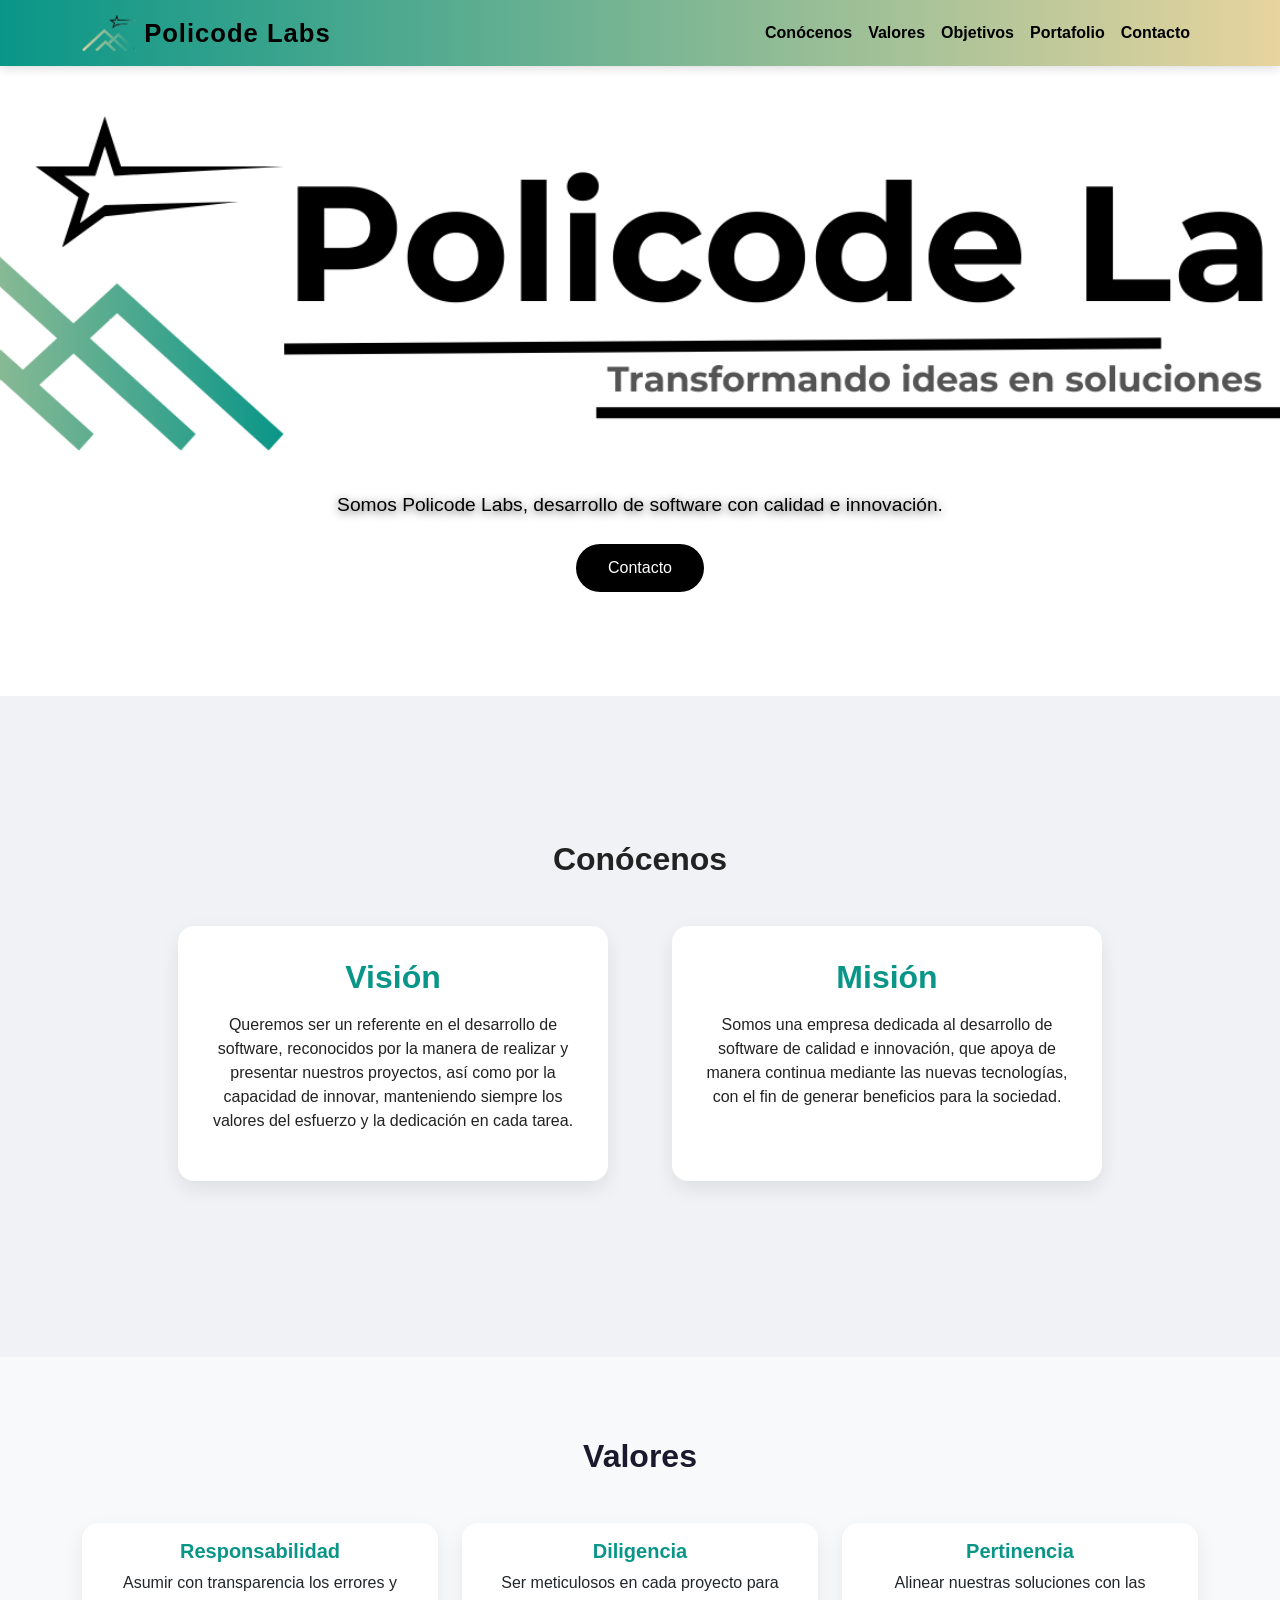
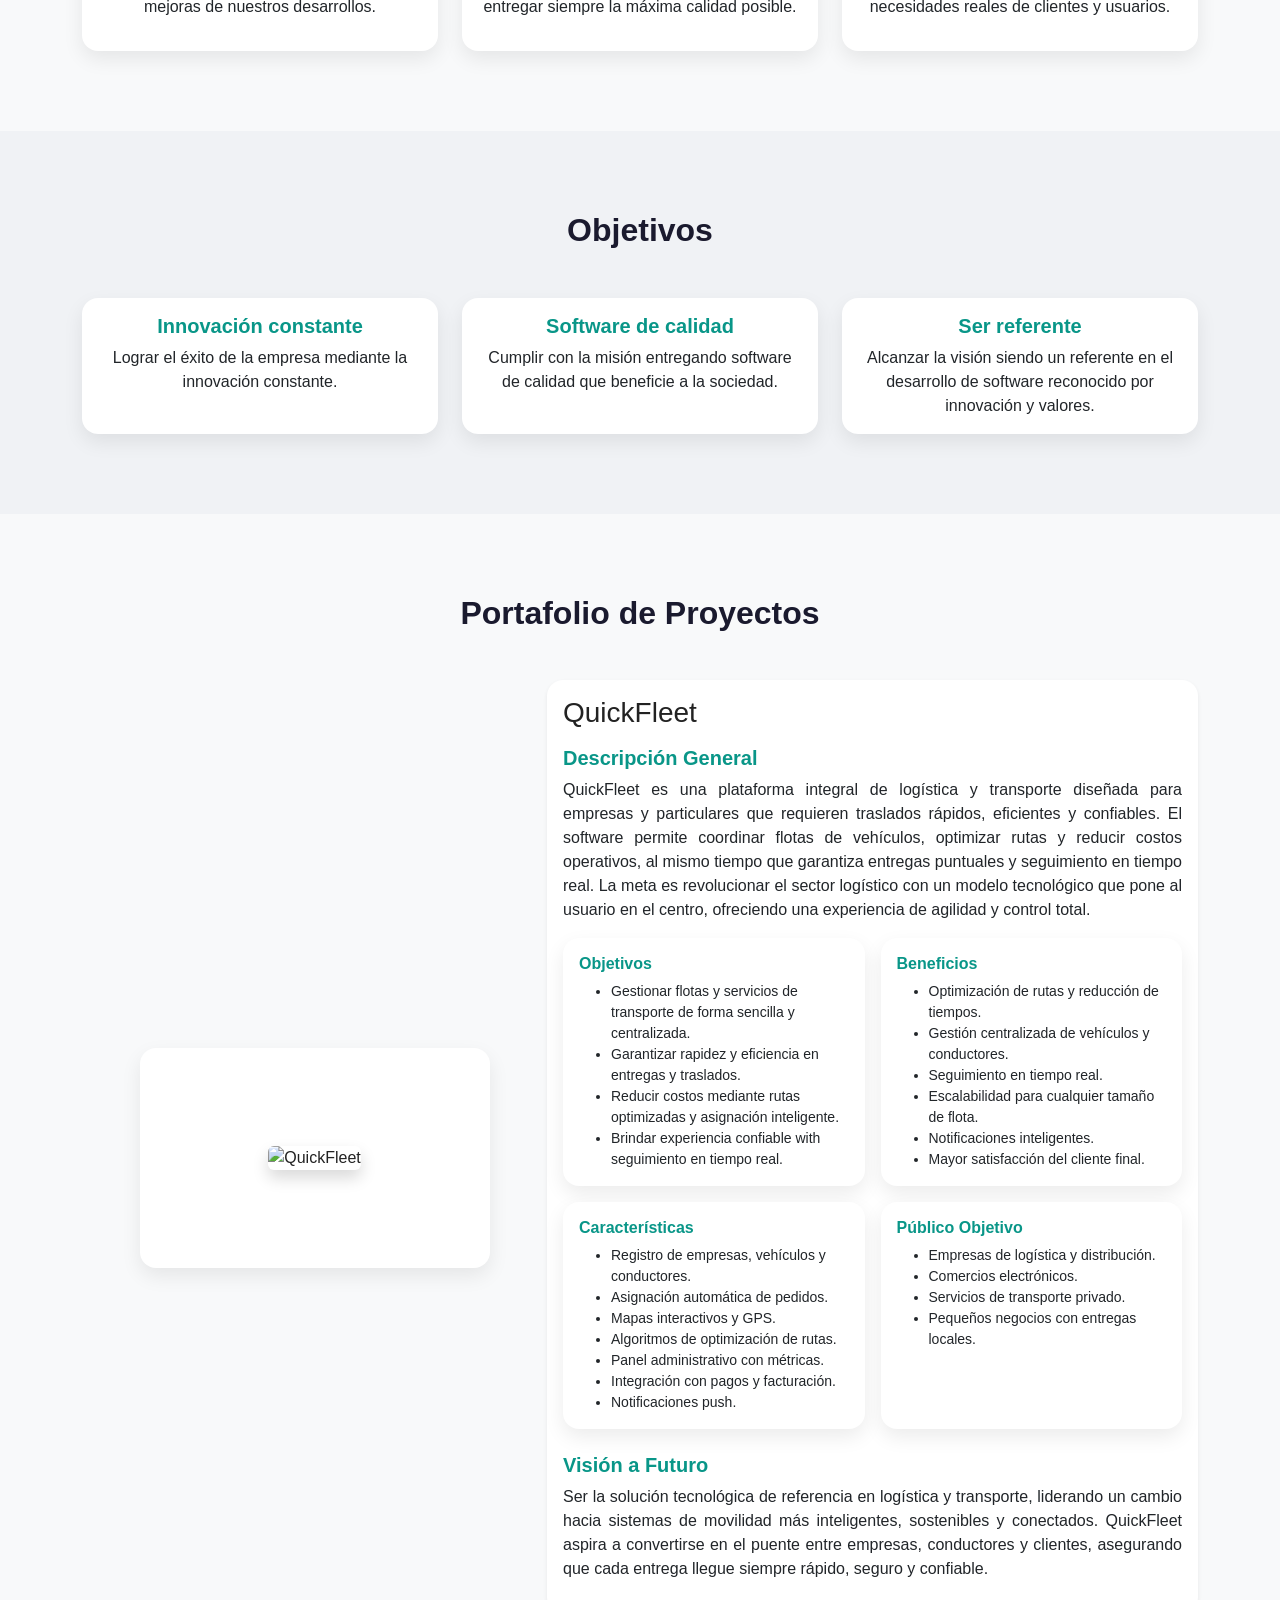
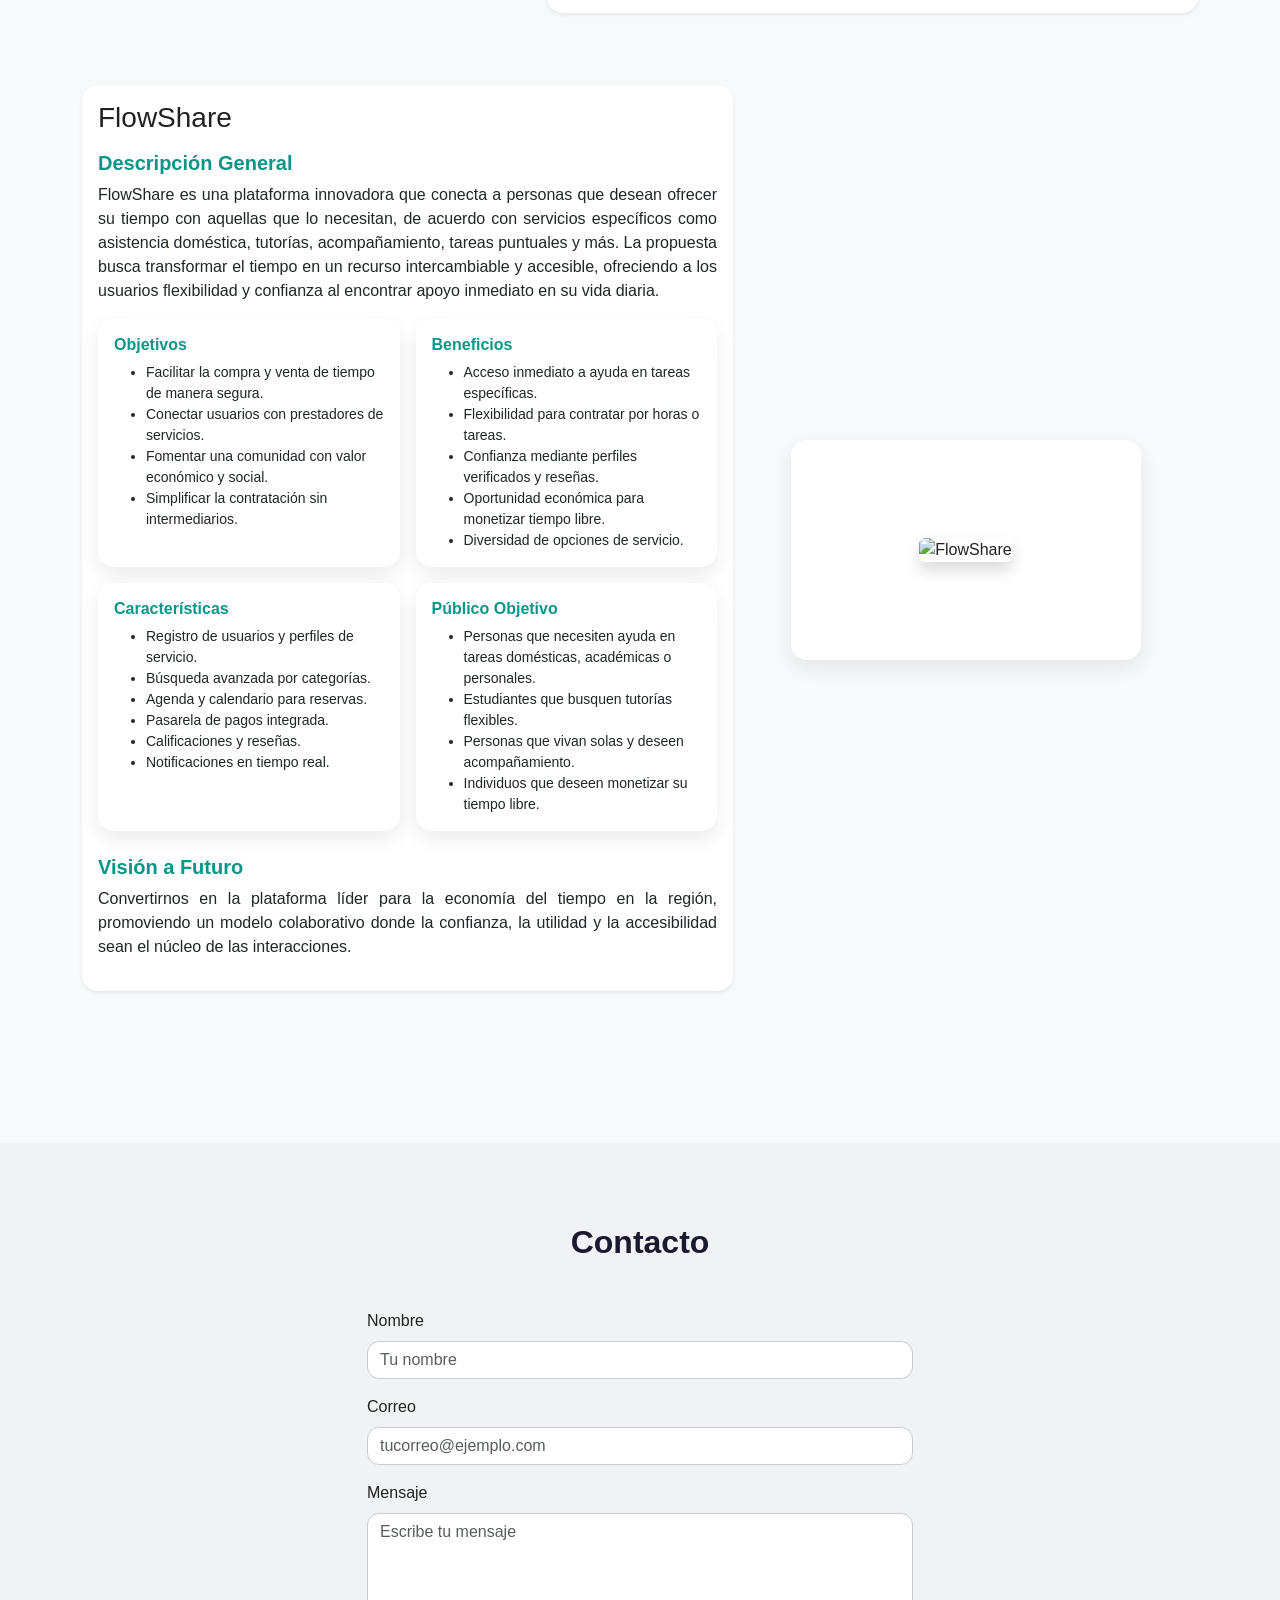
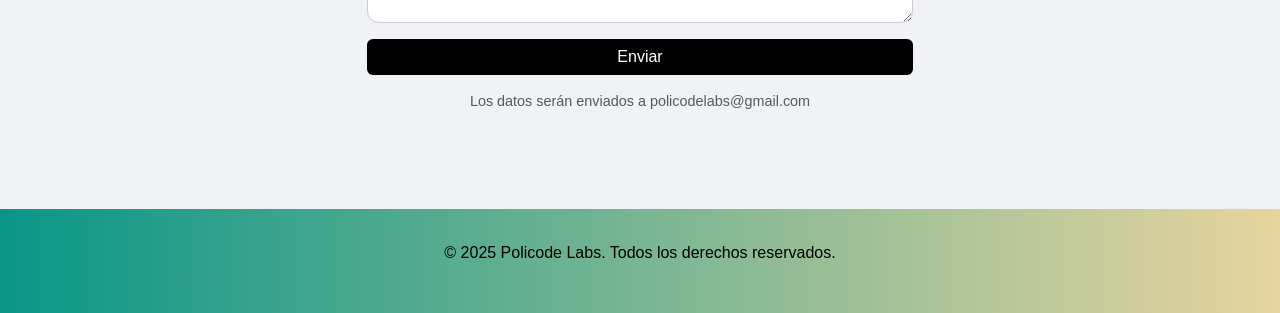
==== commit 9269b936: "Sustitución de misión y visión por el apartado de conócenos, se remplazo el botón de cónocenos del i" ====
--- a/FRONT EMPRESA/index.html
+++ b/FRONT EMPRESA/index.html
@@ -27,10 +27,9 @@
       </button>
       <div class="collapse navbar-collapse" id="menu">
         <ul class="navbar-nav ms-auto">
-          <li class="nav-item"><a class="nav-link" href="#mision"><b>Misión</b></a></li>
-          <li class="nav-item"><a class="nav-link" href="#vision"><b>Visión</b></a></li>
+          <li class="nav-item"><a class="nav-link" href="#conocenos"><b>Conócenos</b></a></li>
           <li class="nav-item"><a class="nav-link" href="#valores"><b>Valores</b></a></li>
-          <li class="nav-item"><a class="nav-link" href="#objetivos"><b>Objetivos</b></a></li>          <!-- ...dentro del nav... -->
+          <li class="nav-item"><a class="nav-link" href="#objetivos"><b>Objetivos</b></a></li>
           <li class="nav-item"><a class="nav-link" href="#portafolio"><b>Portafolio</b></a></li>
           <li class="nav-item"><a class="nav-link" href="#contacto"><b>Contacto</b></a></li>
         </ul>
@@ -43,23 +42,24 @@
     <img src="IMG/PolicodeLabsHero.png" alt="Hero Policode Labs" class="hero-bg position-absolute w-100 h-100 top-0 start-0" style="object-fit: cover; z-index: 1;">
     <div class="hero-content position-relative" style="z-index: 2;">
       <p>Somos Policode Labs, desarrollo de software con calidad e innovación.</p>
-      <a href="#mision" class="btn btn-primary" aria-label="Conócenos, ir a sección Misión">Conócenos</a>
+      <a href="#contacto" class="btn btn-primary" aria-label="Contacto, ir a sección Contacto">Contacto</a>
     </div>
   </header>
 
-  <!-- Misión -->
-  <section id="mision" class="bg-light">
-    <div class="container">
-      <h2>Misión</h2>
-      <p class="text-center">Somos una empresa dedicada al desarrollo de software de calidad e innovación, que apoya de manera continua mediante las nuevas tecnologías, con el fin de generar beneficios para la sociedad.</p>
-    </div>
-  </section>
-
-  <!-- Visión -->
-  <section id="vision">
-    <div class="container">
-      <h2>Visión</h2>
-      <p class="text-center">Queremos ser un referente en el desarrollo de software, reconocidos por la manera de realizar y presentar nuestros proyectos, así como por la capacidad de innovar, manteniendo siempre los valores del esfuerzo y la dedicación en cada tarea.</p>
+  <!-- Sección Conócenos-->
+  <section id="conocenos">
+    <div class="container conocenos-section">
+      <h2 class="conocenos-titulo">Conócenos</h2>
+      <div class="row justify-content-center">
+        <div class="col-md-5 conocenos-box conocenos-vision mx-md-3">
+          <h2>Visión</h2>
+          <p class="text-center">Queremos ser un referente en el desarrollo de software, reconocidos por la manera de realizar y presentar nuestros proyectos, así como por la capacidad de innovar, manteniendo siempre los valores del esfuerzo y la dedicación en cada tarea.</p>
+        </div>
+        <div class="col-md-5 conocenos-box conocenos-mision mx-md-3">
+          <h2>Misión</h2>
+          <p class="text-center">Somos una empresa dedicada al desarrollo de software de calidad e innovación, que apoya de manera continua mediante las nuevas tecnologías, con el fin de generar beneficios para la sociedad.</p>
+        </div>
+      </div>
     </div>
   </section>
 
@@ -98,9 +98,9 @@
 
   <!-- Objetivos -->
   <section id="objetivos">
-    <div class="container">
+    <div class="container text-center">
       <h2>Objetivos</h2>
-      <div class="row g-4">
+      <div class="row g-4 justify-content-center">
         <div class="col-md-4">
           <div class="card h-100">
             <div class="card-body">
@@ -133,144 +133,166 @@
   <section id="portafolio" class="bg-light">
     <div class="container">
       <h2>Portafolio de Proyectos</h2>
-      <div class="row g-5 mb-5">
+      <div class="row g-5 mb-5 align-items-center">
         <!-- QuickFleet -->
         <div class="col-12">
-          <div class="card shadow-sm mb-4">
-            <div class="card-body">
-              <h3 class="card-title text-primary mb-3">QuickFleet</h3>
-              <h5 class="mb-2">Descripción General</h5>
-              <p>QuickFleet es una plataforma integral de logística y transporte diseñada para empresas y particulares que requieren traslados rápidos, eficientes y confiables. El software permite coordinar flotas de vehículos, optimizar rutas y reducir costos operativos, al mismo tiempo que garantiza entregas puntuales y seguimiento en tiempo real. La meta es revolucionar el sector logístico con un modelo tecnológico que pone al usuario en el centro, ofreciendo una experiencia de agilidad y control total.</p>
-              <div class="row g-3">
-                <div class="col-md-6 col-lg-3">
-                  <div class="card h-100">
-                    <div class="card-body">
-                      <h6 class="card-title text-danger">Objetivos</h6>
-                      <ul class="small mb-0">
-                        <li>Gestionar flotas y servicios de transporte de forma sencilla y centralizada.</li>
-                        <li>Garantizar rapidez y eficiencia en entregas y traslados.</li>
-                        <li>Reducir costos mediante rutas optimizadas y asignación inteligente.</li>
-                        <li>Brindar experiencia confiable con seguimiento en tiempo real.</li>
-                      </ul>
+          <div class="row g-0 quickfleet-proyecto align-items-center">
+            <!-- Imagen -->
+            <div class="col-lg-5 mb-4 mb-lg-0 d-flex justify-content-center align-items-center">
+              <div class="proyecto-img-block">
+                <img src="IMG/quickfleet.png" alt="QuickFleet" class="img-fluid rounded shadow">
+              </div>
+            </div>
+            <!-- Texto y bloques -->
+            <div class="col-lg-7">
+              <div class="card shadow-sm mb-4">
+                <div class="card-body">
+                  <h3 class="card-title text-primary mb-3">QuickFleet</h3>
+                  <h5 class="mb-2">Descripción General</h5>
+                  <p class="text-justify">QuickFleet es una plataforma integral de logística y transporte diseñada para empresas y particulares que requieren traslados rápidos, eficientes y confiables. El software permite coordinar flotas de vehículos, optimizar rutas y reducir costos operativos, al mismo tiempo que garantiza entregas puntuales y seguimiento en tiempo real. La meta es revolucionar el sector logístico con un modelo tecnológico que pone al usuario en el centro, ofreciendo una experiencia de agilidad y control total.</p>
+                  <div class="row g-3">
+                    <div class="col-md-6">
+                      <div class="card h-100">
+                        <div class="card-body text-center">
+                          <h6 class="card-title">Objetivos</h6>
+                          <ul class="small mb-0">
+                            <li>Gestionar flotas y servicios de transporte de forma sencilla y centralizada.</li>
+                            <li>Garantizar rapidez y eficiencia en entregas y traslados.</li>
+                            <li>Reducir costos mediante rutas optimizadas y asignación inteligente.</li>
+                            <li>Brindar experiencia confiable with seguimiento en tiempo real.</li>
+                          </ul>
+                        </div>
+                      </div>
+                    </div>
+                    <div class="col-md-6">
+                      <div class="card h-100">
+                        <div class="card-body">
+                          <h6 class="card-title">Beneficios</h6>
+                          <ul class="small mb-0">
+                            <li>Optimización de rutas y reducción de tiempos.</li>
+                            <li>Gestión centralizada de vehículos y conductores.</li>
+                            <li>Seguimiento en tiempo real.</li>
+                            <li>Escalabilidad para cualquier tamaño de flota.</li>
+                            <li>Notificaciones inteligentes.</li>
+                            <li>Mayor satisfacción del cliente final.</li>
+                          </ul>
+                        </div>
+                      </div>
+                    </div>
+                    <div class="col-md-6 mt-3">
+                      <div class="card h-100">
+                        <div class="card-body">
+                          <h6 class="card-title">Características</h6>
+                          <ul class="small mb-0">
+                            <li>Registro de empresas, vehículos y conductores.</li>
+                            <li>Asignación automática de pedidos.</li>
+                            <li>Mapas interactivos y GPS.</li>
+                            <li>Algoritmos de optimización de rutas.</li>
+                            <li>Panel administrativo con métricas.</li>
+                            <li>Integración con pagos y facturación.</li>
+                            <li>Notificaciones push.</li>
+                          </ul>
+                        </div>
+                      </div>
+                    </div>
+                    <div class="col-md-6 mt-3">
+                      <div class="card h-100">
+                        <div class="card-body">
+                          <h6 class="card-title">Público Objetivo</h6>
+                          <ul class="small mb-0">
+                            <li>Empresas de logística y distribución.</li>
+                            <li>Comercios electrónicos.</li>
+                            <li>Servicios de transporte privado.</li>
+                            <li>Pequeños negocios con entregas locales.</li>
+                          </ul>
+                        </div>
+                      </div>
                     </div>
                   </div>
-                </div>
-                <div class="col-md-6 col-lg-3">
-                  <div class="card h-100">
-                    <div class="card-body">
-                      <h6 class="card-title text-danger">Beneficios</h6>
-                      <ul class="small mb-0">
-                        <li>Optimización de rutas y reducción de tiempos.</li>
-                        <li>Gestión centralizada de vehículos y conductores.</li>
-                        <li>Seguimiento en tiempo real.</li>
-                        <li>Escalabilidad para cualquier tamaño de flota.</li>
-                        <li>Notificaciones inteligentes.</li>
-                        <li>Mayor satisfacción del cliente final.</li>
-                      </ul>
-                    </div>
-                  </div>
-                </div>
-                <div class="col-md-6 col-lg-3">
-                  <div class="card h-100">
-                    <div class="card-body">
-                      <h6 class="card-title text-danger">Características</h6>
-                      <ul class="small mb-0">
-                        <li>Registro de empresas, vehículos y conductores.</li>
-                        <li>Asignación automática de pedidos.</li>
-                        <li>Mapas interactivos y GPS.</li>
-                        <li>Algoritmos de optimización de rutas.</li>
-                        <li>Panel administrativo con métricas.</li>
-                        <li>Integración con pagos y facturación.</li>
-                        <li>Notificaciones push.</li>
-                      </ul>
-                    </div>
-                  </div>
-                </div>
-                <div class="col-md-6 col-lg-3">
-                  <div class="card h-100">
-                    <div class="card-body">
-                      <h6 class="card-title text-danger">Público Objetivo</h6>
-                      <ul class="small mb-0">
-                        <li>Empresas de logística y distribución.</li>
-                        <li>Comercios electrónicos.</li>
-                        <li>Servicios de transporte privado.</li>
-                        <li>Pequeños negocios con entregas locales.</li>
-                      </ul>
-                    </div>
-                  </div>
+                  <h5 class="mt-4 mb-2">Visión a Futuro</h5>
+                  <p class="text-justify">Ser la solución tecnológica de referencia en logística y transporte, liderando un cambio hacia sistemas de movilidad más inteligentes, sostenibles y conectados. QuickFleet aspira a convertirse en el puente entre empresas, conductores y clientes, asegurando que cada entrega llegue siempre rápido, seguro y confiable.</p>
                 </div>
               </div>
-              <h5 class="mt-4 mb-2">Visión de Futuro</h5>
-              <p>Ser la solución tecnológica de referencia en logística y transporte, liderando un cambio hacia sistemas de movilidad más inteligentes, sostenibles y conectados. QuickFleet aspira a convertirse en el puente entre empresas, conductores y clientes, asegurando que cada entrega llegue siempre rápido, seguro y confiable.</p>
             </div>
           </div>
         </div>
         <!-- FlowShare -->
         <div class="col-12">
-          <div class="card shadow-sm mb-4">
-            <div class="card-body">
-              <h3 class="card-title text-primary mb-3">FlowShare</h3>
-              <h5 class="mb-2">Descripción General</h5>
-              <p>FlowShare es una plataforma innovadora que conecta a personas que desean ofrecer su tiempo con aquellas que lo necesitan, de acuerdo con servicios específicos como asistencia doméstica, tutorías, acompañamiento, tareas puntuales y más. La propuesta busca transformar el tiempo en un recurso intercambiable y accesible, ofreciendo a los usuarios flexibilidad y confianza al encontrar apoyo inmediato en su vida diaria.</p>
-              <div class="row g-3">
-                <div class="col-md-6 col-lg-3">
-                  <div class="card h-100">
-                    <div class="card-body">
-                      <h6 class="card-title text-danger">Objetivos</h6>
-                      <ul class="small mb-0">
-                        <li>Facilitar la compra y venta de tiempo de manera segura.</li>
-                        <li>Conectar usuarios con prestadores de servicios.</li>
-                        <li>Fomentar una comunidad con valor económico y social.</li>
-                        <li>Simplificar la contratación sin intermediarios.</li>
-                      </ul>
+          <div class="row g-0 flowshare-proyecto align-items-center flex-lg-row-reverse">
+            <!-- Imagen derecha -->
+            <div class="col-lg-5 mb-4 mb-lg-0 d-flex justify-content-center align-items-center">
+              <div class="proyecto-img-block">
+                <img src="IMG/flowshare.png" alt="FlowShare" class="img-fluid rounded shadow">
+              </div>
+            </div>
+            <!-- Texto y bloques izquierda -->
+            <div class="col-lg-7">
+              <div class="card shadow-sm mb-4">
+                <div class="card-body">
+                  <h3 class="card-title text-primary mb-3">FlowShare</h3>
+                  <h5 class="mb-2">Descripción General</h5>
+                  <p class="text-justify">FlowShare es una plataforma innovadora que conecta a personas que desean ofrecer su tiempo con aquellas que lo necesitan, de acuerdo con servicios específicos como asistencia doméstica, tutorías, acompañamiento, tareas puntuales y más. La propuesta busca transformar el tiempo en un recurso intercambiable y accesible, ofreciendo a los usuarios flexibilidad y confianza al encontrar apoyo inmediato en su vida diaria.</p>
+                  <div class="row g-3">
+                    <div class="col-md-6">
+                      <div class="card h-100">
+                        <div class="card-body text-center">
+                          <h6 class="card-title">Objetivos</h6>
+                          <ul class="small mb-0">
+                            <li>Facilitar la compra y venta de tiempo de manera segura.</li>
+                            <li>Conectar usuarios con prestadores de servicios.</li>
+                            <li>Fomentar una comunidad con valor económico y social.</li>
+                            <li>Simplificar la contratación sin intermediarios.</li>
+                          </ul>
+                        </div>
+                      </div>
+                    </div>
+                    <div class="col-md-6">
+                      <div class="card h-100">
+                        <div class="card-body">
+                          <h6 class="card-title">Beneficios</h6>
+                          <ul class="small mb-0">
+                            <li>Acceso inmediato a ayuda en tareas específicas.</li>
+                            <li>Flexibilidad para contratar por horas o tareas.</li>
+                            <li>Confianza mediante perfiles verificados y reseñas.</li>
+                            <li>Oportunidad económica para monetizar tiempo libre.</li>
+                            <li>Diversidad de opciones de servicio.</li>
+                          </ul>
+                        </div>
+                      </div>
+                    </div>
+                    <div class="col-md-6 mt-3">
+                      <div class="card h-100">
+                        <div class="card-body">
+                          <h6 class="card-title">Características</h6>
+                          <ul class="small mb-0">
+                            <li>Registro de usuarios y perfiles de servicio.</li>
+                            <li>Búsqueda avanzada por categorías.</li>
+                            <li>Agenda y calendario para reservas.</li>
+                            <li>Pasarela de pagos integrada.</li>
+                            <li>Calificaciones y reseñas.</li>
+                            <li>Notificaciones en tiempo real.</li>
+                          </ul>
+                        </div>
+                      </div>
+                    </div>
+                    <div class="col-md-6 mt-3">
+                      <div class="card h-100">
+                        <div class="card-body">
+                          <h6 class="card-title">Público Objetivo</h6>
+                          <ul class="small mb-0">
+                            <li>Personas que necesiten ayuda en tareas domésticas, académicas o personales.</li>
+                            <li>Estudiantes que busquen tutorías flexibles.</li>
+                            <li>Personas que vivan solas y deseen acompañamiento.</li>
+                            <li>Individuos que deseen monetizar su tiempo libre.</li>
+                          </ul>
+                        </div>
+                      </div>
                     </div>
                   </div>
-                </div>
-                <div class="col-md-6 col-lg-3">
-                  <div class="card h-100">
-                    <div class="card-body">
-                      <h6 class="card-title text-danger">Beneficios</h6>
-                      <ul class="small mb-0">
-                        <li>Acceso inmediato a ayuda en tareas específicas.</li>
-                        <li>Flexibilidad para contratar por horas o tareas.</li>
-                        <li>Confianza mediante perfiles verificados y reseñas.</li>
-                        <li>Oportunidad económica para monetizar tiempo libre.</li>
-                        <li>Diversidad de opciones de servicio.</li>
-                      </ul>
-                    </div>
-                  </div>
-                </div>
-                <div class="col-md-6 col-lg-3">
-                  <div class="card h-100">
-                    <div class="card-body">
-                      <h6 class="card-title text-danger">Características</h6>
-                      <ul class="small mb-0">
-                        <li>Registro de usuarios y perfiles de servicio.</li>
-                        <li>Búsqueda avanzada por categorías.</li>
-                        <li>Agenda y calendario para reservas.</li>
-                        <li>Pasarela de pagos integrada.</li>
-                        <li>Calificaciones y reseñas.</li>
-                        <li>Notificaciones en tiempo real.</li>
-                      </ul>
-                    </div>
-                  </div>
-                </div>
-                <div class="col-md-6 col-lg-3">
-                  <div class="card h-100">
-                    <div class="card-body">
-                      <h6 class="card-title text-danger">Público Objetivo</h6>
-                      <ul class="small mb-0">
-                        <li>Personas que necesiten ayuda en tareas domésticas, académicas o personales.</li>
-                        <li>Estudiantes que busquen tutorías flexibles.</li>
-                        <li>Personas que vivan solas y deseen acompañamiento.</li>
-                        <li>Individuos que deseen monetizar su tiempo libre.</li>
-                      </ul>
-                    </div>
-                  </div>
+                  <h5 class="mt-4 mb-2">Visión a Futuro</h5>
+                  <p class="text-justify">Convertirnos en la plataforma líder para la economía del tiempo en la región, promoviendo un modelo colaborativo donde la confianza, la utilidad y la accesibilidad sean el núcleo de las interacciones.</p>
                 </div>
               </div>
-              <h5 class="mt-4 mb-2">Visión de Futuro</h5>
-              <p>Convertirnos en la plataforma líder para la economía del tiempo en la región, promoviendo un modelo colaborativo donde la confianza, la utilidad y la accesibilidad sean el núcleo de las interacciones.</p>
             </div>
           </div>
         </div>
--- a/FRONT EMPRESA/style.css
+++ b/FRONT EMPRESA/style.css
@@ -154,6 +154,16 @@
     font-weight: 600;
 }
 
+.card-title.text-primary {
+    color: #222 !important;
+}
+
+.card-body h5,
+.card-body h6 {
+    color: #099688 !important;
+    font-weight: 700;
+}
+
 /* ------------------------------
    Contacto
 ------------------------------ */
@@ -193,3 +203,116 @@
     color: #ff2e63;
     text-decoration: underline;
 }
+
+/* ------------------------------
+   Conócenos (Misión y Visión)
+------------------------------ */
+.conocenos-section {
+    max-width: 1100px;
+    margin: 0 auto;
+    padding: 4rem 2rem;
+}
+
+.conocenos-titulo {
+    text-align: center;
+    margin-bottom: 3rem;
+    font-weight: 700;
+    color: #222;
+}
+
+.conocenos-section .row {
+    justify-content: center;
+    gap: 2rem;
+}
+
+.conocenos-box {
+    min-width: 280px;
+    max-width: 430px;
+    margin-bottom: 2rem;
+    background: #fff;
+    border-radius: 1rem;
+    box-shadow: 0 8px 20px rgba(0,0,0,0.08);
+    padding: 2rem;
+    transition: transform 0.3s ease, box-shadow 0.3s ease;
+}
+
+.conocenos-box:hover {
+    transform: translateY(-8px);
+    box-shadow: 0 12px 30px rgba(0,0,0,0.15);
+}
+
+.conocenos-vision h2,
+.conocenos-mision h2 {
+    color: #099688;
+    font-weight: 700;
+    margin-bottom: 1rem;
+}
+
+@media (max-width: 768px) {
+    .conocenos-section .row {
+        flex-direction: column;
+    }
+    .conocenos-box {
+        margin-bottom: 1.5rem;
+    }
+}
+
+/* ------------------------------
+   Proyecto
+------------------------------ */
+.proyecto-img-block {
+    width: 100%;
+    max-width: 350px;
+    min-height: 220px;
+    background: #fff;
+    border-radius: 1rem;
+    box-shadow: 0 8px 20px rgba(0,0,0,0.08);
+    display: flex;
+    align-items: center;
+    justify-content: center;
+    padding: 1.5rem;
+}
+
+.quickfleet-proyecto .card-title,
+.flowshare-proyecto .card-title {
+    color: #222 !important;
+}
+
+.quickfleet-proyecto .card-body h5,
+.quickfleet-proyecto .card-body h6,
+.flowshare-proyecto .card-body h5,
+.flowshare-proyecto .card-body h6 {
+    color: #099688 !important;
+    font-weight: 700;
+}
+
+.quickfleet-proyecto .card-body.text-center,
+.flowshare-proyecto .card-body.text-center {
+    text-align: inherit !important;
+}
+
+@media (max-width: 991px) {
+    .proyecto-img-block {
+        max-width: 100%;
+        margin-bottom: 2rem;
+    }
+    .quickfleet-proyecto,
+    .flowshare-proyecto {
+        flex-direction: column !important;
+    }
+}
+
+@media (max-width: 768px) {
+    .proyecto-img-block {
+        min-height: 120px;
+        padding: 0.5rem;
+    }
+    .quickfleet-proyecto .card,
+    .flowshare-proyecto .card {
+        margin-bottom: 1.5rem;
+    }
+}
+
+.text-justify {
+    text-align: justify;
+}
